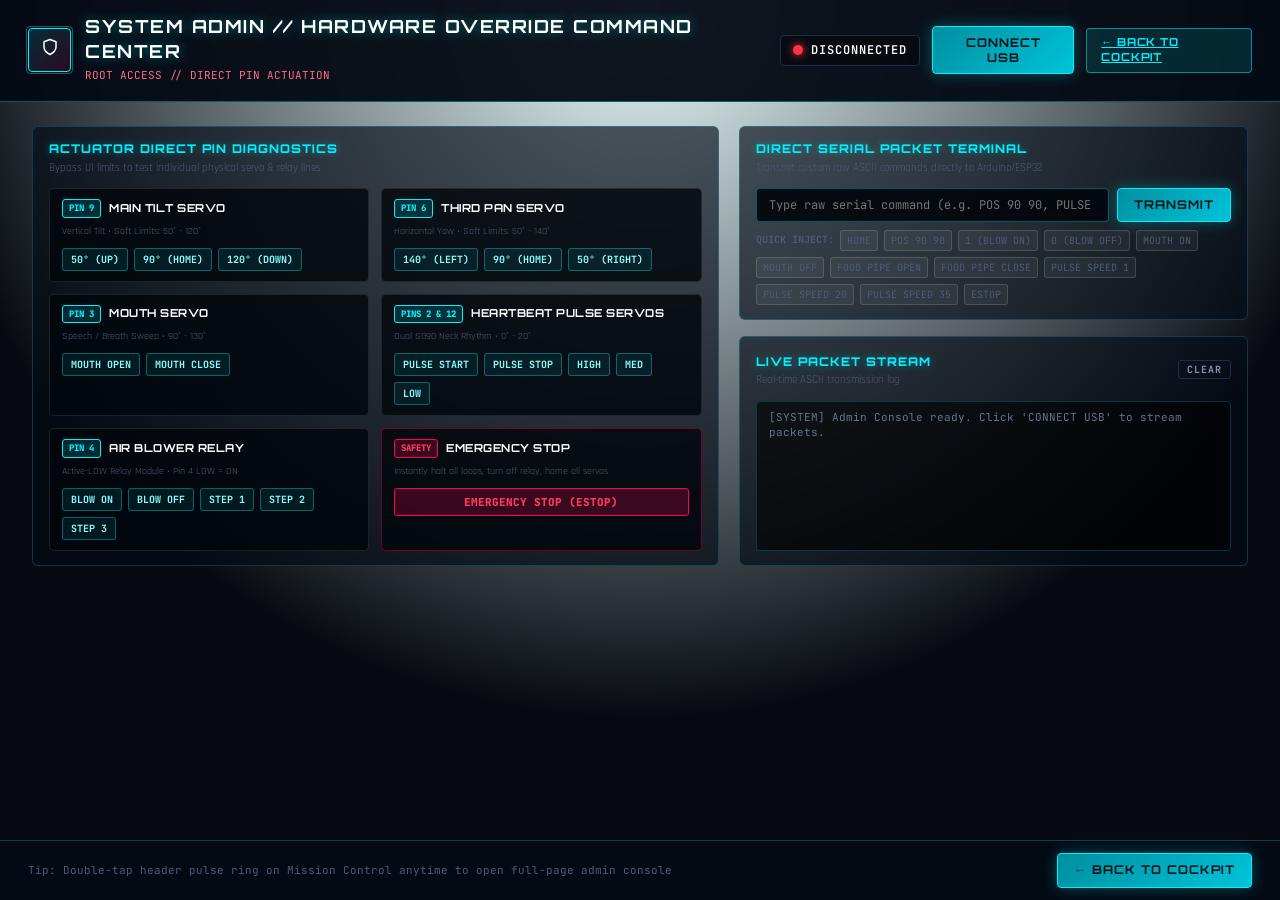
==== admin.html @ 5e9e8af9 "feat: add food pipe actuator, lungs step buttons, admin panel, and UI cleanups" ====
<!DOCTYPE html>
<html lang="en">
<head>
  <meta charset="UTF-8">
  <meta name="viewport" content="width=device-width, initial-scale=1.0">
  <title>RoboHead // Full-Page Hardware Admin Command Center</title>
  <link rel="stylesheet" href="style.css">
  <link rel="preconnect" href="https://fonts.googleapis.com">
  <link rel="preconnect" href="https://fonts.gstatic.com" crossorigin>
  <link href="https://fonts.googleapis.com/css2?family=Orbitron:wght@400;600;700;900&family=Rajdhani:wght@500;600;700&family=JetBrains+Mono:wght@400;500;700&display=swap" rel="stylesheet">
  <style>
    body {
      margin: 0;
      padding: 0;
      background: radial-gradient(circle at 50% 0%, rgba(0, 240, 255, 0.08) 0%, rgba(2, 6, 12, 0.98) 65%);
      color: #fff;
      font-family: var(--font-body);
      min-height: 100vh;
      display: flex;
      flex-direction: column;
    }
    .admin-standalone-header {
      padding: 14px 28px;
      background: rgba(4, 10, 20, 0.95);
      border-bottom: 1px solid rgba(0, 240, 255, 0.35);
      display: flex;
      justify-content: space-between;
      align-items: center;
      flex-shrink: 0;
    }
    .admin-standalone-main {
      flex: 1;
      padding: 24px 32px;
      display: flex;
      flex-direction: column;
      gap: 20px;
      overflow-y: auto;
    }
  </style>
</head>
<body>
  <header class="admin-standalone-header">
    <div class="header-left">
      <div class="logo-badge" title="RoboHead System Admin">
        <span class="pulse-ring"></span>
        <span class="logo-icon">
          <svg width="18" height="18" viewBox="0 0 24 24" fill="none" stroke="currentColor" stroke-width="2" stroke-linecap="round" stroke-linejoin="round">
            <path d="M12 22s8-4 8-10V5l-8-3-8 3v7c0 6 8 10 8 10z"></path>
          </svg>
        </span>
      </div>
      <div class="title-group">
        <h1>SYSTEM ADMIN // HARDWARE OVERRIDE COMMAND CENTER</h1>
        <span class="sub-tag" style="font-family: var(--font-mono); font-size: 11px; color: #ff6b8b;">ROOT ACCESS // DIRECT PIN ACTUATION</span>
      </div>
    </div>

    <div class="header-right">
      <div class="connection-bar">
        <div class="status-indicator" id="connIndicator">
          <span class="status-dot"></span>
          <span class="status-text" id="connStatusText">DISCONNECTED</span>
        </div>
        <button id="btnQuickConnect" class="btn btn-connect">
          CONNECT USB
        </button>
        <a href="index.html" class="btn btn-back-from-admin" title="Return to 3D Cockpit">
          ← BACK TO COCKPIT
        </a>
      </div>
    </div>
  </header>

  <main class="admin-standalone-main">
    <div class="admin-main-grid">
      <!-- Left Column: Actuator Diagnostics & Live Pin Testers -->
      <div class="admin-grid-col">
        <div class="admin-section">
          <div class="admin-section-head">
            <span class="admin-sec-title">ACTUATOR DIRECT PIN DIAGNOSTICS</span>
            <span class="admin-sec-sub">Bypass UI limits to test individual physical servo & relay lines</span>
          </div>

          <div class="admin-actuator-grid">
            <!-- Pin 9: Tilt Servo -->
            <div class="admin-card">
              <div class="card-head">
                <span class="pin-badge">PIN 9</span>
                <span class="act-name">MAIN TILT SERVO</span>
              </div>
              <div class="act-details">Vertical Tilt • Soft Limits: 50° - 120°</div>
              <div class="act-btn-row">
                <button type="button" class="btn-admin-action" data-cmd="TILT 50">50° (UP)</button>
                <button type="button" class="btn-admin-action" data-cmd="TILT 90">90° (HOME)</button>
                <button type="button" class="btn-admin-action" data-cmd="TILT 120">120° (DOWN)</button>
              </div>
            </div>

            <!-- Pin 6: Pan Servo -->
            <div class="admin-card">
              <div class="card-head">
                <span class="pin-badge">PIN 6</span>
                <span class="act-name">THIRD PAN SERVO</span>
              </div>
              <div class="act-details">Horizontal Yaw • Soft Limits: 50° - 140°</div>
              <div class="act-btn-row">
                <button type="button" class="btn-admin-action" data-cmd="LEFT">140° (LEFT)</button>
                <button type="button" class="btn-admin-action" data-cmd="HOME">90° (HOME)</button>
                <button type="button" class="btn-admin-action" data-cmd="RIGHT">50° (RIGHT)</button>
              </div>
            </div>

            <!-- Pin 3: Mouth Servo -->
            <div class="admin-card">
              <div class="card-head">
                <span class="pin-badge">PIN 3</span>
                <span class="act-name">MOUTH SERVO</span>
              </div>
              <div class="act-details">Speech / Breath Sweep • 90° - 130°</div>
              <div class="act-btn-row">
                <button type="button" class="btn-admin-action" data-cmd="MOUTH ON">MOUTH OPEN</button>
                <button type="button" class="btn-admin-action" data-cmd="MOUTH OFF">MOUTH CLOSE</button>
              </div>
            </div>

            <!-- Pins 2 & 12: Dual Pulse Servos -->
            <div class="admin-card">
              <div class="card-head">
                <span class="pin-badge">PINS 2 & 12</span>
                <span class="act-name">HEARTBEAT PULSE SERVOS</span>
              </div>
              <div class="act-details">Dual SG90 Neck Rhythm • 0° - 20°</div>
              <div class="act-btn-row">
                <button type="button" class="btn-admin-action" data-cmd="PULSE ON">PULSE START</button>
                <button type="button" class="btn-admin-action" data-cmd="PULSE OFF">PULSE STOP</button>
                <button type="button" class="btn-admin-action" data-cmd="PULSE SPEED 1">HIGH</button>
                <button type="button" class="btn-admin-action" data-cmd="PULSE SPEED 20">MED</button>
                <button type="button" class="btn-admin-action" data-cmd="PULSE SPEED 35">LOW</button>
              </div>
            </div>

            <!-- Pin 4: Relay Blower -->
            <div class="admin-card">
              <div class="card-head">
                <span class="pin-badge">PIN 4</span>
                <span class="act-name">AIR BLOWER RELAY</span>
              </div>
              <div class="act-details">Active-LOW Relay Module • Pin 4 LOW = ON</div>
              <div class="act-btn-row">
                <button type="button" class="btn-admin-action" data-cmd="1">BLOW ON</button>
                <button type="button" class="btn-admin-action" data-cmd="0">BLOW OFF</button>
                <button type="button" class="btn-admin-action" data-cmd="INTERVAL 1">STEP 1</button>
                <button type="button" class="btn-admin-action" data-cmd="INTERVAL 2">STEP 2</button>
                <button type="button" class="btn-admin-action" data-cmd="INTERVAL 3">STEP 3</button>
              </div>
            </div>

            <!-- Emergency Safe Stop -->
            <div class="admin-card estop-card">
              <div class="card-head">
                <span class="pin-badge badge-estop">SAFETY</span>
                <span class="act-name">EMERGENCY STOP</span>
              </div>
              <div class="act-details">Instantly halt all loops, turn off relay, home all servos</div>
              <div class="act-btn-row">
                <button type="button" class="btn-admin-action btn-admin-estop" data-cmd="ESTOP">EMERGENCY STOP (ESTOP)</button>
              </div>
            </div>
          </div>
        </div>
      </div>

      <!-- Right Column: Raw Serial Terminal & Console Log -->
      <div class="admin-grid-col" style="display: flex; flex-direction: column; gap: 16px;">
        <div class="admin-section">
          <div class="admin-section-head">
            <span class="admin-sec-title">DIRECT SERIAL PACKET TERMINAL</span>
            <span class="admin-sec-sub">Transmit custom raw ASCII commands directly to Arduino/ESP32</span>
          </div>
          <div class="admin-terminal-input-bar">
            <input type="text" id="adminCmdInput" placeholder="Type raw serial command (e.g. POS 90 90, PULSE SPEED 1, 1, 0, HOME)" class="admin-text-input" spellcheck="false">
            <button id="btnAdminSendCmd" class="btn btn-connect">TRANSMIT</button>
          </div>
          <div class="admin-quick-chips">
            <span class="chip-lbl">QUICK INJECT:</span>
            <button type="button" class="btn-chip-inject" data-val="HOME">HOME</button>
            <button type="button" class="btn-chip-inject" data-val="POS 90 90">POS 90 90</button>
            <button type="button" class="btn-chip-inject" data-val="1">1 (BLOW ON)</button>
            <button type="button" class="btn-chip-inject" data-val="0">0 (BLOW OFF)</button>
            <button type="button" class="btn-chip-inject" data-val="MOUTH ON">MOUTH ON</button>
            <button type="button" class="btn-chip-inject" data-val="MOUTH OFF">MOUTH OFF</button>
            <button type="button" class="btn-chip-inject" data-val="FOOD PIPE OPEN">FOOD PIPE OPEN</button>
            <button type="button" class="btn-chip-inject" data-val="FOOD PIPE CLOSE">FOOD PIPE CLOSE</button>
            <button type="button" class="btn-chip-inject" data-val="PULSE SPEED 1">PULSE SPEED 1</button>
            <button type="button" class="btn-chip-inject" data-val="PULSE SPEED 20">PULSE SPEED 20</button>
            <button type="button" class="btn-chip-inject" data-val="PULSE SPEED 35">PULSE SPEED 35</button>
            <button type="button" class="btn-chip-inject" data-val="ESTOP">ESTOP</button>
          </div>
        </div>

        <!-- Live Terminal Stream Output -->
        <div class="admin-section" style="flex: 1; display: flex; flex-direction: column;">
          <div class="admin-section-head" style="display: flex; flex-direction: row; justify-content: space-between; align-items: center;">
            <div>
              <span class="admin-sec-title">LIVE PACKET STREAM</span>
              <div class="admin-sec-sub">Real-time ASCII transmission log</div>
            </div>
            <button id="btnClearLog" class="btn btn-tiny" style="padding: 2px 8px;">CLEAR</button>
          </div>
          <div class="terminal-body" id="terminalLog" style="height: 180px; max-height: 220px; overflow-y: auto; background: rgba(0,0,0,0.6); padding: 8px 12px; font-family: var(--font-mono); font-size: 11px; border-radius: 4px; border: 1px solid rgba(0,240,255,0.2);">
            <div class="log-line" style="color: #64748b;">[SYSTEM] Admin Console ready. Click 'CONNECT USB' to stream packets.</div>
          </div>
        </div>
      </div>
    </div>
  </main>

  <footer style="padding: 12px 28px; background: rgba(4, 10, 20, 0.95); border-top: 1px solid rgba(0, 240, 255, 0.25); display: flex; justify-content: space-between; align-items: center;">
    <span class="admin-footer-hint">Tip: Double-tap header pulse ring on Mission Control anytime to open full-page admin console</span>
    <a href="index.html" class="btn btn-connect" style="text-decoration: none;">← BACK TO COCKPIT</a>
  </footer>

  <script>
    let serialPort = null;
    let writer = null;
    let isConnected = false;

    const logBox = document.getElementById('terminalLog');
    const connIndicator = document.getElementById('connIndicator');
    const connStatusText = document.getElementById('connStatusText');
    const btnQuickConnect = document.getElementById('btnQuickConnect');
    const adminCmdInput = document.getElementById('adminCmdInput');
    const btnAdminSendCmd = document.getElementById('btnAdminSendCmd');

    function log(msg, type = 'info') {
      const line = document.createElement('div');
      const time = new Date().toLocaleTimeString();
      let color = '#00f0ff';
      if (type === 'tx') color = '#00ff88';
      if (type === 'rx') color = '#38bdf8';
      if (type === 'err') color = '#ff0055';
      if (type === 'warn') color = '#ffb800';
      line.style.color = color;
      line.textContent = `[${time}] ${msg}`;
      logBox.appendChild(line);
      logBox.scrollTop = logBox.scrollHeight;
    }

    async function sendCommand(cmd) {
      if (!cmd) return;
      const data = cmd.endsWith('\n') ? cmd : (cmd + '\n');
      if (serialPort && serialPort.writable) {
        try {
          const encoder = new TextEncoder();
          const w = serialPort.writable.getWriter();
          await w.write(encoder.encode(data));
          w.releaseLock();
          log(`TX: ${data.trim()}`, 'tx');
        } catch (e) {
          log(`TX ERROR: ${e.message}`, 'err');
        }
      } else {
        log(`TX (OFFLINE): ${data.trim()}`, 'warn');
      }
    }

    async function connect() {
      if (!("serial" in navigator)) {
        alert("Web Serial API is available in Google Chrome, Microsoft Edge, and Opera.");
        return;
      }
      try {
        serialPort = await navigator.serial.requestPort();
        await serialPort.open({ baudRate: 9600 });
        isConnected = true;
        connIndicator.classList.add('online');
        connStatusText.textContent = 'CONNECTED (9600)';
        btnQuickConnect.textContent = 'DISCONNECT';
        log('Connected to USB Serial port (9600 Baud)', 'rx');

        setTimeout(() => {
          sendCommand('HOME\n');
        }, 1200);

        readLoop();
      } catch (e) {
        log(`Connection failed: ${e.message}`, 'err');
      }
    }

    async function disconnect() {
      if (serialPort) {
        try {
          await serialPort.close();
        } catch (e) {}
        serialPort = null;
      }
      isConnected = false;
      connIndicator.classList.remove('online');
      connStatusText.textContent = 'DISCONNECTED';
      btnQuickConnect.textContent = 'CONNECT USB';
      log('Disconnected from USB Serial port', 'warn');
    }

    async function readLoop() {
      while (serialPort && serialPort.readable && isConnected) {
        try {
          const textDecoder = new TextDecoderStream();
          const readableStreamClosed = serialPort.readable.pipeTo(textDecoder.writable);
          const reader = textDecoder.readable.getReader();
          while (true) {
            const { value, done } = await reader.read();
            if (done) break;
            if (value && value.trim()) {
              log(`RX: ${value.trim()}`, 'rx');
            }
          }
        } catch (e) {
          break;
        }
      }
    }

    btnQuickConnect.addEventListener('click', () => {
      if (isConnected) disconnect();
      else connect();
    });

    document.querySelectorAll('.btn-admin-action').forEach(btn => {
      btn.addEventListener('click', () => {
        const cmd = btn.dataset.cmd;
        if (cmd) sendCommand(cmd);
      });
    });

    document.querySelectorAll('.btn-chip-inject').forEach(chip => {
      chip.addEventListener('click', () => {
        adminCmdInput.value = chip.dataset.val;
        adminCmdInput.focus();
      });
    });

    const sendRaw = () => {
      const val = adminCmdInput.value.trim();
      if (!val) return;
      sendCommand(val);
      adminCmdInput.value = '';
    };

    btnAdminSendCmd.addEventListener('click', sendRaw);
    adminCmdInput.addEventListener('keydown', (e) => {
      if (e.key === 'Enter') sendRaw();
    });

    document.getElementById('btnClearLog').addEventListener('click', () => {
      logBox.innerHTML = '';
    });
  </script>
</body>
</html>
---- style.css ----
/* ==========================================================================
   RoboHead Control System - Mission Control UI Theme
   ========================================================================== */

:root {
  --bg-deep: #07090e;
  --bg-panel: #0d121d;
  --bg-panel-light: #151d2d;
  --bg-card: #121927;
  --border-color: #1f2d47;
  --border-glow: rgba(0, 240, 255, 0.25);
  
  --cyan-primary: #00f0ff;
  --cyan-glow: rgba(0, 240, 255, 0.45);
  --cyan-soft: #008fa0;
  
  --magenta-accent: #ff0055;
  --magenta-glow: rgba(255, 0, 85, 0.45);
  
  --green-online: #00ff88;
  --yellow-warn: #ffd700;
  --red-danger: #ff3344;
  
  --text-main: #e2e8f0;
  --text-muted: #8292ab;
  --text-dim: #4d5b75;

  --font-display: 'Orbitron', -apple-system, sans-serif;
  --font-body: 'Rajdhani', -apple-system, sans-serif;
  --font-mono: 'JetBrains Mono', monospace;
  
  --radius-sm: 4px;
  --radius-md: 8px;
  --radius-lg: 14px;
  --transition-fast: 0.15s ease;
}

* {
  box-sizing: border-box;
  margin: 0;
  padding: 0;
  user-select: none;
}

body {
  background-color: var(--bg-deep);
  color: var(--text-main);
  font-family: var(--font-body);
  font-size: 16px;
  line-height: 1.4;
  overflow-x: hidden;
  height: 100vh;
  background-image: 
    radial-gradient(circle at 50% 0%, rgba(0, 240, 255, 0.08) 0%, transparent 60%),
    linear-gradient(rgba(0, 240, 255, 0.02) 1px, transparent 1px),
    linear-gradient(90deg, rgba(0, 240, 255, 0.02) 1px, transparent 1px);
  background-size: 100% 100%, 40px 40px, 40px 40px;
}

/* ==========================================================================
   Main Shell & Header
   ========================================================================== */

.hud-container {
  display: flex;
  flex-direction: column;
  height: 100vh;
  padding: 12px 18px;
  gap: 12px;
}

.hud-header {
  display: flex;
  justify-content: space-between;
  align-items: center;
  background: var(--bg-panel);
  border: 1px solid var(--border-color);
  border-radius: var(--radius-md);
  padding: 10px 18px;
  box-shadow: 0 4px 20px rgba(0, 0, 0, 0.5), inset 0 1px 0 rgba(255, 255, 255, 0.05);
}

.header-left {
  display: flex;
  align-items: center;
  gap: 14px;
}

.logo-badge {
  position: relative;
  width: 44px;
  height: 44px;
  border-radius: var(--radius-sm);
  background: linear-gradient(135deg, rgba(0,240,255,0.15), rgba(255,0,85,0.15));
  border: 1px solid var(--cyan-primary);
  display: flex;
  align-items: center;
  justify-content: center;
  font-size: 22px;
}

.pulse-ring {
  position: absolute;
  inset: -3px;
  border: 1px solid var(--cyan-primary);
  border-radius: var(--radius-sm);
  opacity: 0.4;
  animation: pulseGlow 2.5s infinite;
}

@keyframes pulseGlow {
  0% { transform: scale(0.98); opacity: 0.7; }
  50% { transform: scale(1.06); opacity: 0.1; }
  100% { transform: scale(0.98); opacity: 0.7; }
}

.title-group h1 {
  font-family: var(--font-display);
  font-size: 18px;
  font-weight: 700;
  letter-spacing: 1.5px;
  color: #fff;
  text-shadow: 0 0 12px var(--cyan-glow);
}

.sub-status {
  display: flex;
  gap: 8px;
  margin-top: 3px;
}

.badge {
  font-family: var(--font-mono);
  font-size: 11px;
  background: var(--bg-card);
  border: 1px solid var(--border-color);
  color: var(--cyan-primary);
  padding: 2px 8px;
  border-radius: 3px;
  letter-spacing: 0.5px;
}

.connection-bar {
  display: flex;
  align-items: center;
  gap: 12px;
}

.status-indicator {
  display: flex;
  align-items: center;
  gap: 8px;
  background: rgba(0, 0, 0, 0.4);
  padding: 6px 12px;
  border-radius: var(--radius-sm);
  border: 1px solid var(--border-color);
}

.status-dot {
  width: 10px;
  height: 10px;
  border-radius: 50%;
  background: var(--red-danger);
  box-shadow: 0 0 8px var(--red-danger);
  transition: all var(--transition-fast);
}

.status-indicator.online .status-dot {
  background: var(--green-online);
  box-shadow: 0 0 10px var(--green-online);
}

.status-indicator.connecting .status-dot {
  background: var(--yellow-warn);
  box-shadow: 0 0 10px var(--yellow-warn);
  animation: blink 0.8s infinite;
}

@keyframes blink {
  50% { opacity: 0.3; }
}

.status-text {
  font-family: var(--font-mono);
  font-size: 12px;
  font-weight: 600;
  letter-spacing: 1px;
}

/* ==========================================================================
   Buttons
   ========================================================================== */

.btn {
  font-family: var(--font-display);
  font-size: 12px;
  font-weight: 700;
  letter-spacing: 1px;
  padding: 8px 16px;
  border-radius: var(--radius-sm);
  cursor: pointer;
  border: 1px solid transparent;
  transition: all var(--transition-fast);
  display: inline-flex;
  align-items: center;
  justify-content: center;
  gap: 6px;
}

.btn-connect {
  background: linear-gradient(135deg, #008fa0, #00c3d9);
  color: #031217;
  border-color: var(--cyan-primary);
  box-shadow: 0 0 15px rgba(0, 240, 255, 0.3);
}

.btn-connect:hover {
  background: linear-gradient(135deg, #00b3c7, #00f0ff);
  box-shadow: 0 0 20px rgba(0, 240, 255, 0.6);
  transform: translateY(-1px);
}

.btn-connect.connected {
  background: linear-gradient(135deg, #a02020, #e63946);
  color: #fff;
  border-color: #ff4d5a;
  box-shadow: 0 0 15px rgba(255, 51, 68, 0.3);
}

.btn-icon-only {
  background: var(--bg-card);
  border: 1px solid var(--border-color);
  color: var(--text-main);
  padding: 8px 10px;
  font-size: 16px;
}

.btn-icon-only:hover {
  border-color: var(--cyan-primary);
  color: var(--cyan-primary);
  background: rgba(0, 240, 255, 0.1);
}

.btn-tiny {
  font-family: var(--font-mono);
  font-size: 10px;
  padding: 2px 8px;
  background: transparent;
  color: var(--text-muted);
  border: 1px solid var(--border-color);
  border-radius: 3px;
  cursor: pointer;
}

.btn-tiny:hover {
  color: var(--cyan-primary);
  border-color: var(--cyan-primary);
}

/* ==========================================================================
   Main Grid Layout
   ========================================================================== */

.hud-main {
  display: grid;
  grid-template-columns: 310px 1fr 310px;
  gap: 14px;
  flex: 1;
  min-height: 0;
}

.hud-panel {
  background: var(--bg-panel);
  border: 1px solid var(--border-color);
  border-radius: var(--radius-md);
  padding: 14px;
  display: flex;
  flex-direction: column;
  overflow: hidden;
  position: relative;
  box-shadow: 0 4px 20px rgba(0, 0, 0, 0.4);
}

.left-panel,
.right-panel {
  overflow-y: auto;
  scrollbar-width: thin;
  scrollbar-color: var(--border-color) transparent;
}

.panel-header {
  display: flex;
  justify-content: space-between;
  align-items: center;
  margin-bottom: 12px;
  padding-bottom: 8px;
  border-bottom: 1px solid var(--border-color);
}

.center-panel .panel-header,
.panel-header.header-center {
  justify-content: center;
  text-align: center;
}

.center-panel .panel-header h2,
.panel-header.header-center h2 {
  text-align: center;
  width: 100%;
}

.panel-header h2 {
  font-family: var(--font-display);
  font-size: 14px;
  letter-spacing: 1.2px;
  color: #fff;
}

.panel-header-right {
  display: flex;
  align-items: center;
  gap: 10px;
}

.btn-tiny-pulse {
  background: rgba(0, 240, 255, 0.12);
  border: 1px solid var(--cyan-primary);
  color: var(--cyan-primary);
  font-family: var(--font-display);
  font-size: 11px;
  font-weight: 700;
  padding: 4px 10px;
  border-radius: var(--radius-sm);
  cursor: pointer;
  letter-spacing: 0.8px;
  transition: all var(--transition-fast);
  display: inline-flex;
  align-items: center;
  gap: 5px;
}

.btn-tiny-pulse:hover {
  background: var(--cyan-primary);
  color: #031217;
  box-shadow: 0 0 14px var(--cyan-glow);
}

.btn-tiny-pulse.pulsing {
  background: #ffffff;
  color: #000000;
  box-shadow: 0 0 20px #00f0ff;
  transform: scale(1.05);
}

.panel-tag {
  font-family: var(--font-mono);
  font-size: 10px;
  color: var(--cyan-primary);
  background: rgba(0, 240, 255, 0.08);
  padding: 2px 6px;
  border-radius: 2px;
  border: 1px solid rgba(0, 240, 255, 0.2);
}

.panel-tag.status-live {
  color: var(--green-online);
  border-color: rgba(0, 255, 136, 0.3);
  background: rgba(0, 255, 136, 0.08);
}

/* ==========================================================================
   D-PAD Directional Controls (Up, Down, Left, Right, Center)
   ========================================================================== */

.dpad-wrapper {
  display: flex;
  justify-content: center;
  align-items: center;
  padding: 10px 0;
}

.dpad-container {
  position: relative;
  width: 250px;
  height: 250px;
  background: radial-gradient(circle, rgba(0, 240, 255, 0.05) 0%, transparent 70%);
  border-radius: 50%;
  border: 1px dashed rgba(0, 240, 255, 0.15);
  display: grid;
  grid-template-columns: repeat(3, 1fr);
  grid-template-rows: repeat(3, 1fr);
  gap: 8px;
  padding: 10px;
}

.dpad-btn {
  background: var(--bg-card);
  border: 1px solid var(--border-color);
  border-radius: var(--radius-sm);
  color: var(--text-main);
  display: flex;
  flex-direction: column;
  align-items: center;
  justify-content: center;
  cursor: pointer;
  position: relative;
  transition: all var(--transition-fast);
  box-shadow: 0 4px 10px rgba(0,0,0,0.5), inset 0 1px 0 rgba(255,255,255,0.06);
}

.dpad-arrow {
  width: 22px;
  height: 22px;
  fill: var(--text-main);
  transition: transform var(--transition-fast), fill var(--transition-fast);
}

.dpad-btn .btn-label {
  font-family: var(--font-display);
  font-size: 9px;
  letter-spacing: 0.8px;
  margin-top: 3px;
  color: var(--text-muted);
}

.dpad-btn .key-hint {
  position: absolute;
  top: 4px;
  right: 5px;
  font-family: var(--font-mono);
  font-size: 8px;
  color: var(--cyan-primary);
  opacity: 0.6;
}

.dpad-btn:hover {
  background: rgba(0, 240, 255, 0.12);
  border-color: var(--cyan-primary);
  box-shadow: 0 0 14px var(--cyan-glow);
}

.dpad-btn:hover .dpad-arrow {
  fill: var(--cyan-primary);
  transform: scale(1.15);
}

.dpad-btn:hover .btn-label {
  color: #fff;
}

.dpad-btn:active,
.dpad-btn.active-key {
  background: var(--cyan-primary);
  color: #000;
  border-color: #fff;
  box-shadow: 0 0 25px var(--cyan-primary);
  transform: scale(0.96);
}

.dpad-btn:active .dpad-arrow,
.dpad-btn.active-key .dpad-arrow {
  fill: #000;
}

.dpad-btn:active .btn-label,
.dpad-btn.active-key .btn-label {
  color: #000;
  font-weight: 700;
}

/* Grid layout placements for cross */
.btn-up {
  grid-column: 2;
  grid-row: 1;
  border-top-left-radius: 12px;
  border-top-right-radius: 12px;
}

.btn-left {
  grid-column: 1;
  grid-row: 2;
  border-top-left-radius: 12px;
  border-bottom-left-radius: 12px;
}

.btn-center {
  grid-column: 2;
  grid-row: 2;
  border-radius: 50%;
  background: radial-gradient(circle, rgba(255, 0, 85, 0.15) 0%, var(--bg-card) 70%);
  border: 1px solid rgba(255, 0, 85, 0.4);
}

.btn-center .center-cross {
  width: 14px;
  height: 14px;
  border: 2px solid var(--magenta-accent);
  border-radius: 50%;
  position: relative;
}

.btn-center .center-cross::after {
  content: '';
  position: absolute;
  top: 50%;
  left: 50%;
  transform: translate(-50%, -50%);
  width: 4px;
  height: 4px;
  background: var(--magenta-accent);
  border-radius: 50%;
}

.btn-center:hover {
  border-color: var(--magenta-accent);
  box-shadow: 0 0 16px var(--magenta-glow);
  background: rgba(255, 0, 85, 0.2);
}

.btn-center:active,
.btn-center.active-key {
  background: var(--magenta-accent);
  border-color: #fff;
  box-shadow: 0 0 25px var(--magenta-accent);
}

.btn-center:active .btn-label,
.btn-center.active-key .btn-label {
  color: #fff;
}

.btn-right {
  grid-column: 3;
  grid-row: 2;
  border-top-right-radius: 12px;
  border-bottom-right-radius: 12px;
}

.btn-down {
  grid-column: 2;
  grid-row: 3;
  border-bottom-left-radius: 12px;
  border-bottom-right-radius: 12px;
}

/* ==========================================================================
   Control Options & Stepper
   ========================================================================== */

.control-options {
  display: flex;
  flex-direction: column;
  gap: 10px;
  margin-top: 8px;
  background: var(--bg-card);
  padding: 10px;
  border-radius: var(--radius-sm);
  border: 1px solid var(--border-color);
}

.option-row {
  display: flex;
  justify-content: space-between;
  align-items: center;
  font-size: 13px;
  font-weight: 600;
  color: var(--text-muted);
}

.pill-selector {
  display: flex;
  gap: 4px;
}

.pill {
  font-family: var(--font-mono);
  font-size: 11px;
  background: var(--bg-panel);
  border: 1px solid var(--border-color);
  color: var(--text-main);
  padding: 4px 9px;
  border-radius: 3px;
  cursor: pointer;
  transition: all var(--transition-fast);
}

.pill:hover {
  border-color: var(--cyan-primary);
  color: var(--cyan-primary);
}

.pill.active {
  background: var(--cyan-primary);
  color: #031217;
  font-weight: 700;
  border-color: var(--cyan-primary);
}

.mono-val {
  font-family: var(--font-mono);
  color: var(--cyan-primary);
  font-size: 12px;
  font-weight: 700;
  width: 30px;
  text-align: right;
}

.option-toggles {
  display: flex;
  flex-direction: column;
  gap: 6px;
  margin-top: 4px;
  border-top: 1px solid rgba(255, 255, 255, 0.05);
  padding-top: 8px;
}

.toggle-switch {
  display: flex;
  align-items: center;
  gap: 10px;
  cursor: pointer;
  font-size: 12px;
  color: var(--text-muted);
}

.toggle-switch input {
  display: none;
}

.toggle-slider {
  position: relative;
  width: 32px;
  height: 16px;
  background: var(--bg-panel);
  border: 1px solid var(--border-color);
  border-radius: 10px;
  transition: all var(--transition-fast);
}

.toggle-slider::after {
  content: '';
  position: absolute;
  top: 1px;
  left: 2px;
  width: 12px;
  height: 12px;
  background: var(--text-muted);
  border-radius: 50%;
  transition: all var(--transition-fast);
}

.toggle-switch input:checked + .toggle-slider {
  background: rgba(0, 240, 255, 0.2);
  border-color: var(--cyan-primary);
}

.toggle-switch input:checked + .toggle-slider::after {
  transform: translateX(14px);
  background: var(--cyan-primary);
  box-shadow: 0 0 6px var(--cyan-primary);
}

.toggle-switch:hover .toggle-label {
  color: var(--text-main);
}

/* Presets */
.action-presets {
  margin-top: 10px;
  display: flex;
  flex-direction: column;
  gap: 6px;
}

.sub-heading {
  font-family: var(--font-mono);
  font-size: 10px;
  color: var(--text-dim);
  letter-spacing: 1px;
}

.preset-grid {
  display: grid;
  grid-template-columns: 1fr 1fr;
  gap: 6px;
}

.preset-btn {
  background: rgba(4, 14, 26, 0.7);
  border: 1px solid rgba(0, 240, 255, 0.35);
  color: #00f0ff;
  padding: 8px 10px;
  border-radius: var(--radius-sm);
  font-family: var(--font-display);
  font-size: 11px;
  font-weight: 700;
  letter-spacing: 0.8px;
  cursor: pointer;
  transition: all var(--transition-fast);
  display: flex;
  align-items: center;
  justify-content: center;
  gap: 6px;
}

.preset-btn:hover {
  background: rgba(0, 240, 255, 0.15);
  border-color: #00f0ff;
  color: #ffffff;
  box-shadow: 0 0 14px rgba(0, 240, 255, 0.35);
}

.preset-btn.active {
  background: linear-gradient(135deg, rgba(0, 240, 255, 0.3), rgba(0, 168, 255, 0.2)) !important;
  border-color: #00f0ff !important;
  color: #ffffff !important;
  box-shadow: 0 0 16px rgba(0, 240, 255, 0.55) !important;
  font-weight: 800;
}

.preset-btn.btn-pulse {
  background: rgba(0, 240, 255, 0.08);
  border-color: rgba(0, 240, 255, 0.35);
  color: var(--cyan-primary);
}

.preset-btn.btn-pulse:hover {
  background: rgba(0, 240, 255, 0.2);
  border-color: var(--cyan-primary);
  box-shadow: 0 0 14px var(--cyan-glow);
}

.preset-btn.btn-pulse.pulsing {
  background: var(--cyan-primary);
  color: #031217;
  font-weight: 700;
  box-shadow: 0 0 25px var(--cyan-primary);
  animation: neckBtnPulse 0.35s ease-in-out infinite alternate;
}

@keyframes neckBtnPulse {
  from { transform: scale(0.96); box-shadow: 0 0 12px var(--cyan-primary); }
  to { transform: scale(1.04); box-shadow: 0 0 28px #ffffff; }
}

.preset-btn.btn-danger {
  grid-column: span 2;
  background: rgba(255, 51, 68, 0.15);
  border-color: var(--red-danger);
  color: #ff7788;
  font-weight: 700;
  font-family: var(--font-display);
  font-size: 11px;
  letter-spacing: 1px;
}

.preset-btn.btn-danger:hover {
  background: var(--red-danger);
  color: #fff;
  box-shadow: 0 0 15px var(--red-danger);
}

.preset-btn.btn-food-pipe {
  grid-column: span 2;
  gap: 8px;
  letter-spacing: 1.2px;
  font-family: var(--font-display);
  font-size: 11px;
  font-weight: 700;
  border-color: rgba(0, 240, 255, 0.35);
  background: rgba(4, 14, 26, 0.7);
  color: #00f0ff;
  transition: all var(--transition-fast);
}

.preset-btn.btn-food-pipe:hover {
  border-color: #00f0ff;
  color: #ffffff;
  background: rgba(0, 240, 255, 0.15);
  box-shadow: 0 0 14px rgba(0, 240, 255, 0.35);
}

.preset-btn.btn-food-pipe.active {
  background: linear-gradient(135deg, rgba(0, 240, 255, 0.3), rgba(0, 168, 255, 0.2)) !important;
  border-color: #00f0ff !important;
  color: #ffffff !important;
  box-shadow: 0 0 16px rgba(0, 240, 255, 0.55) !important;
  font-weight: 800;
}

.food-pipe-dot {
  width: 7px;
  height: 7px;
  border-radius: 50%;
  background: rgba(0, 240, 255, 0.4);
  display: inline-block;
  flex-shrink: 0;
  transition: all var(--transition-fast);
}

.preset-btn.btn-food-pipe.active .food-pipe-dot {
  background: #00f0ff;
  box-shadow: 0 0 8px #00f0ff;
  animation: pulseBlink 0.6s infinite alternate;
}

/* ==========================================================================
   Center Viewport: 3D Robot Head & Stream
   ========================================================================== */

.center-panel {
  display: flex;
  flex-direction: column;
}

.tab-group {
  display: flex;
  gap: 8px;
}

.tab-btn {
  background: transparent;
  border: none;
  font-family: var(--font-display);
  font-size: 12px;
  font-weight: 700;
  letter-spacing: 1px;
  color: var(--text-muted);
  cursor: pointer;
  padding: 4px 8px;
  position: relative;
  transition: color var(--transition-fast);
}

.tab-btn:hover {
  color: #fff;
}

.tab-btn.active {
  color: var(--cyan-primary);
}

.tab-btn.active::after {
  content: '';
  position: absolute;
  bottom: -9px;
  left: 0;
  right: 0;
  height: 2px;
  background: var(--cyan-primary);
  box-shadow: 0 0 8px var(--cyan-primary);
}

.viewport-container {
  flex: 1;
  position: relative;
  background: #04060a;
  border-radius: var(--radius-sm);
  border: 1px solid var(--border-color);
  overflow: hidden;
  min-height: 320px;
}

.three-container {
  width: 100%;
  height: 100%;
  position: absolute;
  inset: 0;
}

/* HUD Overlay on 3D view */
.reticle-hud {
  position: absolute;
  inset: 0;
  pointer-events: none;
  display: flex;
  align-items: center;
  justify-content: center;
}

.crosshair-h {
  position: absolute;
  width: 120px;
  height: 1px;
  background: linear-gradient(90deg, transparent, rgba(0, 240, 255, 0.4) 50%, transparent);
}

.crosshair-v {
  position: absolute;
  height: 120px;
  width: 1px;
  background: linear-gradient(180deg, transparent, rgba(0, 240, 255, 0.4) 50%, transparent);
}

.crosshair-circle {
  width: 60px;
  height: 60px;
  border: 1px dashed rgba(0, 240, 255, 0.3);
  border-radius: 50%;
}

.hud-readout {
  position: absolute;
  background: rgba(13, 18, 29, 0.75);
  backdrop-filter: blur(4px);
  border: 1px solid var(--border-color);
  padding: 6px 10px;
  border-radius: var(--radius-sm);
  pointer-events: none;
}

.hud-readout.top-left { top: 12px; left: 12px; }
.hud-readout.top-right { top: 12px; right: 12px; }
.hud-readout.bottom-left { bottom: 32px; left: 12px; }
.hud-readout.bottom-right { bottom: 32px; right: 12px; }

.readout-label {
  font-family: var(--font-mono);
  font-size: 9px;
  color: var(--text-dim);
  letter-spacing: 0.5px;
}

.readout-value {
  font-family: var(--font-mono);
  font-size: 15px;
  font-weight: 700;
  color: var(--cyan-primary);
}

.interaction-hint {
  position: absolute;
  bottom: 8px;
  left: 0;
  right: 0;
  text-align: center;
  font-family: var(--font-mono);
  font-size: 11px;
  color: var(--text-dim);
  pointer-events: none;
}

/* Camera Stream */
.camera-container {
  width: 100%;
  height: 100%;
  position: absolute;
  inset: 0;
  display: flex;
  align-items: center;
  justify-content: center;
  background: #000;
}

.camera-stream-wrapper {
  width: 100%;
  height: 100%;
  position: relative;
  display: flex;
  align-items: center;
  justify-content: center;
}

.camera-stream-wrapper img {
  max-width: 100%;
  max-height: 100%;
  object-fit: contain;
}

.camera-stream-wrapper img.error-feed {
  display: none;
}

.stream-placeholder {
  text-align: center;
  color: var(--text-dim);
  padding: 20px;
}

.stream-placeholder .icon {
  font-size: 40px;
  display: block;
  margin-bottom: 8px;
  opacity: 0.5;
}

.stream-placeholder p {
  font-size: 16px;
  color: var(--text-muted);
}

.stream-placeholder small {
  font-size: 12px;
  display: block;
  margin-top: 4px;
}

.camera-hud-overlay {
  position: absolute;
  inset: 0;
  pointer-events: none;
}

.cam-badge {
  position: absolute;
  top: 10px;
  left: 10px;
  font-family: var(--font-mono);
  font-size: 11px;
  background: rgba(255, 0, 85, 0.2);
  border: 1px solid var(--magenta-accent);
  color: #ff88a3;
  padding: 2px 6px;
  border-radius: 2px;
}

/* Sliders Dock */
.sliders-dock {
  margin-top: 12px;
  background: var(--bg-card);
  border: 1px solid var(--border-color);
  border-radius: var(--radius-sm);
  padding: 12px 14px;
  display: flex;
  flex-direction: column;
  gap: 10px;
}

.slider-group {
  display: flex;
  flex-direction: column;
  gap: 4px;
}

.slider-label-row {
  display: flex;
  justify-content: space-between;
  font-family: var(--font-mono);
  font-size: 12px;
  color: var(--text-muted);
}

.bold-val {
  font-weight: 700;
  color: #fff;
}

.slider-with-limits {
  display: flex;
  align-items: center;
  gap: 10px;
}

.slider-with-limits .limit {
  font-family: var(--font-mono);
  font-size: 10px;
  color: var(--text-dim);
  width: 50px;
}

.slider-with-limits .limit:last-child {
  text-align: right;
}

/* Custom Range Sliders */
input[type="range"] {
  -webkit-appearance: none;
  appearance: none;
  width: 100%;
  height: 6px;
  background: var(--bg-panel);
  border-radius: 3px;
  outline: none;
  border: 1px solid var(--border-color);
}

input[type="range"]::-webkit-slider-thumb {
  -webkit-appearance: none;
  appearance: none;
  width: 18px;
  height: 18px;
  border-radius: 50%;
  cursor: pointer;
  transition: all var(--transition-fast);
}

.slider-cyan::-webkit-slider-thumb {
  background: var(--cyan-primary);
  box-shadow: 0 0 10px var(--cyan-glow);
  border: 2px solid #fff;
}

.slider-cyan::-webkit-slider-thumb:hover {
  transform: scale(1.2);
  box-shadow: 0 0 15px var(--cyan-primary);
}

.slider-magenta::-webkit-slider-thumb {
  background: var(--magenta-accent);
  box-shadow: 0 0 10px var(--magenta-glow);
  border: 2px solid #fff;
}

.slider-magenta::-webkit-slider-thumb:hover {
  transform: scale(1.2);
  box-shadow: 0 0 15px var(--magenta-accent);
}

/* ==========================================================================
   Right Column: Speed & Pulse Control Styles
   ========================================================================== */

.right-panel-scroll {
  display: flex;
  flex-direction: column;
  gap: 12px;
  overflow-y: auto;
  flex: 1;
}

.control-card {
  background: var(--bg-card);
  border: 1px solid var(--border-color);
  border-radius: var(--radius-sm);
  padding: 12px;
  display: flex;
  flex-direction: column;
  gap: 10px;
}

.card-title-row {
  display: flex;
  justify-content: space-between;
  align-items: center;
}

.card-sub {
  font-family: var(--font-mono);
  font-size: 10px;
  font-weight: 700;
  letter-spacing: 1px;
  color: var(--text-dim);
}

.pulse-state-tag {
  font-family: var(--font-mono);
  font-size: 10px;
  font-weight: 700;
  color: var(--red-danger);
  background: rgba(255, 51, 68, 0.1);
  padding: 2px 7px;
  border-radius: 2px;
  border: 1px solid rgba(255, 51, 68, 0.3);
  transition: all var(--transition-fast);
}

.pulse-state-tag.active {
  color: var(--green-online);
  background: rgba(0, 255, 136, 0.15);
  border-color: var(--green-online);
  box-shadow: 0 0 10px rgba(0, 255, 136, 0.4);
}

/* Master Pulse ON / OFF Button */
.btn-master-pulse {
  background: linear-gradient(135deg, #0e1522, #141c2c);
  border: 2px solid var(--border-color);
  border-radius: var(--radius-sm);
  padding: 12px 14px;
  cursor: pointer;
  display: flex;
  align-items: center;
  justify-content: space-between;
  gap: 10px;
  transition: all var(--transition-fast);
  box-shadow: 0 4px 12px rgba(0,0,0,0.4);
}

.btn-master-pulse:hover {
  border-color: var(--cyan-primary);
  box-shadow: 0 0 15px rgba(0, 240, 255, 0.25);
  transform: translateY(-1px);
}

.pulse-orb {
  width: 14px;
  height: 14px;
  border-radius: 50%;
  background: var(--red-danger);
  box-shadow: 0 0 8px var(--red-danger);
  transition: all var(--transition-fast);
  flex-shrink: 0;
}

.pulse-label-box {
  display: flex;
  flex-direction: column;
  align-items: flex-start;
  text-align: left;
  flex: 1;
}

.pulse-main-text {
  font-family: var(--font-display);
  font-size: 13px;
  font-weight: 700;
  letter-spacing: 1px;
  color: #fff;
}

.pulse-sub-text {
  font-family: var(--font-mono);
  font-size: 9px;
  color: var(--text-dim);
  letter-spacing: 0.5px;
}

.pulse-wave-svg {
  stroke: var(--text-muted);
  transition: all var(--transition-fast);
}

/* Active / ON State for Master Pulse */
.btn-master-pulse.active-on {
  background: linear-gradient(135deg, rgba(0, 240, 255, 0.2), rgba(0, 255, 136, 0.15));
  border-color: var(--cyan-primary);
  box-shadow: 0 0 25px rgba(0, 240, 255, 0.45);
}

.btn-master-pulse.active-on .pulse-orb {
  background: var(--green-online);
  box-shadow: 0 0 14px var(--green-online);
  animation: pulseBlink 0.8s infinite alternate;
}

@keyframes pulseBlink {
  from { transform: scale(0.9); opacity: 0.7; }
  to { transform: scale(1.2); opacity: 1; }
}

.btn-master-pulse.active-on .pulse-main-text {
  color: var(--cyan-primary);
  text-shadow: 0 0 10px var(--cyan-primary);
}

.btn-master-pulse.active-on .pulse-sub-text {
  color: var(--green-online);
}

.btn-master-pulse.active-on .pulse-wave-svg {
  stroke: var(--cyan-primary);
  filter: drop-shadow(0 0 8px var(--cyan-primary));
  animation: wavePulse 1.2s ease-in-out infinite;
}

@keyframes wavePulse {
  0%, 100% { transform: scale(1); opacity: 0.9; }
  50% { transform: scale(1.15); opacity: 1; stroke: #00ff88; filter: drop-shadow(0 0 12px #00ff88); }
}

/* Mouth Actuator Button */
.btn-master-mouth {
  border-color: rgba(255, 0, 128, 0.4);
}
.btn-master-mouth:hover {
  border-color: #ff007f;
  box-shadow: 0 0 15px rgba(255, 0, 128, 0.35);
}
.mouth-orb {
  background: #ff0055 !important;
  box-shadow: 0 0 8px #ff0055 !important;
}
.btn-master-mouth.active-on {
  background: linear-gradient(135deg, rgba(255, 0, 128, 0.25), rgba(255, 120, 200, 0.15)) !important;
  border-color: #ff007f !important;
  box-shadow: 0 0 25px rgba(255, 0, 128, 0.5) !important;
}
.btn-master-mouth.active-on .mouth-orb {
  background: #00ff88 !important;
  box-shadow: 0 0 14px #00ff88 !important;
}
.btn-master-mouth.active-on .pulse-main-text {
  color: #ff77bb !important;
  text-shadow: 0 0 10px #ff007f !important;
}
.btn-mouth-preset.active {
  border-color: #ff007f !important;
  color: #ff77bb !important;
  box-shadow: 0 0 15px rgba(255, 0, 128, 0.4) !important;
}

.btn-mouth-on,
.btn-mouth-off {
  border-color: rgba(0, 240, 255, 0.35);
  color: #00f0ff;
}
.btn-mouth-on:hover,
.btn-mouth-off:hover {
  border-color: #00f0ff;
  color: #ffffff;
  box-shadow: 0 0 15px rgba(0, 240, 255, 0.35);
}
.btn-mouth-on.active,
.btn-mouth-off.active {
  background: linear-gradient(135deg, rgba(0, 240, 255, 0.3), rgba(0, 168, 255, 0.2)) !important;
  border-color: #00f0ff !important;
  color: #ffffff !important;
  box-shadow: 0 0 18px rgba(0, 240, 255, 0.55) !important;
}

/* Air Blow Action Button Group */
.blow-btn-group {
  display: grid;
  grid-template-columns: 1fr 1fr;
  gap: 10px;
  width: 100%;
}

.btn-blow {
  background: linear-gradient(135deg, rgba(0, 240, 255, 0.15) 0%, rgba(0, 168, 255, 0.08) 100%);
  border: 1px solid rgba(0, 240, 255, 0.5);
  color: #00f0ff;
  font-family: var(--font-display);
  font-size: 13px;
  font-weight: 800;
  padding: 10px 14px;
  border-radius: var(--radius-sm);
  cursor: pointer;
  letter-spacing: 1.5px;
  display: flex;
  align-items: center;
  justify-content: center;
  gap: 8px;
  transition: all var(--transition-fast);
  position: relative;
  overflow: hidden;
  box-shadow: 0 0 10px rgba(0, 240, 255, 0.15);
}

.btn-blow-on {
  border-color: rgba(0, 240, 255, 0.55);
  color: #00f0ff;
}

.btn-blow-on:hover {
  background: linear-gradient(135deg, rgba(0, 240, 255, 0.35) 0%, rgba(0, 168, 255, 0.22) 100%);
  border-color: #00f0ff;
  color: #ffffff;
  box-shadow: 0 0 20px rgba(0, 240, 255, 0.55);
  transform: translateY(-1px);
}

.btn-blow-on:active,
.btn-blow-on.blowing,
.btn-blow-on.active {
  background: linear-gradient(135deg, rgba(0, 240, 255, 0.45) 0%, rgba(0, 168, 255, 0.3) 100%) !important;
  border-color: #00f0ff !important;
  color: #ffffff !important;
  box-shadow: 0 0 25px rgba(0, 240, 255, 0.8) !important;
  transform: scale(0.98);
}

.btn-blow-off {
  background: linear-gradient(135deg, rgba(255, 59, 92, 0.12) 0%, rgba(255, 0, 85, 0.06) 100%);
  border-color: rgba(255, 59, 92, 0.45);
  color: #ff6b8b;
  box-shadow: 0 0 10px rgba(255, 59, 92, 0.12);
}

.btn-blow-off:hover {
  background: linear-gradient(135deg, rgba(255, 59, 92, 0.28) 0%, rgba(255, 0, 85, 0.18) 100%);
  border-color: #ff3b5c;
  color: #ffffff;
  box-shadow: 0 0 20px rgba(255, 59, 92, 0.45);
  transform: translateY(-1px);
}

.btn-blow-off:active,
.btn-blow-off.active {
  background: #ff3b5c !important;
  border-color: #ff3b5c !important;
  color: #02050a !important;
  box-shadow: 0 0 25px rgba(255, 59, 92, 0.8) !important;
  transform: scale(0.98);
}

.blow-status-dot {
  width: 8px;
  height: 8px;
  border-radius: 50%;
  display: inline-block;
  flex-shrink: 0;
  transition: all 0.2s ease;
}

.blow-dot-on {
  background: #00f0ff;
  box-shadow: 0 0 8px #00f0ff;
}

.blow-dot-off {
  background: #ff3b5c;
  box-shadow: 0 0 8px #ff3b5c;
}

.btn-blow-on.blowing .blow-dot-on {
  animation: pulseBlink 0.4s infinite alternate;
  background: #00ff88;
  box-shadow: 0 0 12px #00ff88;
}

.btn-blow-preset {
  border-color: rgba(0, 240, 255, 0.35);
  color: #88ffff;
}

.btn-blow-preset:hover {
  border-color: #00f0ff;
  color: #fff;
  box-shadow: 0 0 12px rgba(0, 240, 255, 0.4);
}

/* Pulse Speed Preset Controls (HIGH, MEDIUM, LOW) - Normal Cyber Theme */
.pulse-speed-card {
  margin-top: 10px;
  background: rgba(4, 14, 26, 0.7);
  border: 1px solid rgba(0, 240, 255, 0.35);
  border-radius: 6px;
  padding: 8px 12px;
  display: flex;
  flex-direction: column;
  gap: 8px;
  box-shadow: inset 0 0 12px rgba(0, 240, 255, 0.06);
}

.pulse-speed-head {
  display: flex;
  justify-content: space-between;
  align-items: center;
  font-family: var(--font-display);
}

.pulse-speed-label {
  font-size: 11px;
  font-weight: 700;
  letter-spacing: 0.8px;
  color: var(--text-dim);
}

.pulse-speed-val {
  font-family: var(--font-mono);
  font-size: 12px;
  font-weight: 800;
  color: #00f0ff;
  text-shadow: 0 0 8px rgba(0, 240, 255, 0.6);
}

.pulse-speed-presets {
  display: grid;
  grid-template-columns: repeat(3, 1fr);
  gap: 8px;
}

.pill-pulse-speed {
  background: rgba(0, 240, 255, 0.08);
  border: 1px solid rgba(0, 240, 255, 0.35);
  border-radius: 4px;
  color: #00f0ff;
  font-family: var(--font-display);
  font-size: 11px;
  font-weight: 700;
  padding: 6px 4px;
  letter-spacing: 0.8px;
  cursor: pointer;
  transition: all 0.2s ease;
  text-align: center;
}

.pill-pulse-speed:hover {
  background: rgba(0, 240, 255, 0.2);
  border-color: #00f0ff;
  color: #ffffff;
  box-shadow: 0 0 12px rgba(0, 240, 255, 0.45);
}

.pill-pulse-speed.active {
  background: linear-gradient(135deg, rgba(0, 240, 255, 0.4) 0%, rgba(0, 168, 255, 0.25) 100%) !important;
  border-color: #00f0ff !important;
  color: #ffffff !important;
  box-shadow: 0 0 14px rgba(0, 240, 255, 0.6) !important;
  font-weight: 800;
}

/* Lungs Step Preset Controls - Positioned directly in the bottom of Pulse Speed */
.lungs-step-card {
  margin-top: 10px;
  background: rgba(4, 14, 26, 0.7);
  border: 1px solid rgba(0, 240, 255, 0.35);
  border-radius: 6px;
  padding: 8px 12px;
  display: flex;
  flex-direction: column;
  gap: 8px;
  box-shadow: inset 0 0 12px rgba(0, 240, 255, 0.06);
}

.lungs-step-head {
  display: flex;
  justify-content: space-between;
  align-items: center;
  font-family: var(--font-display);
}

.lungs-step-label {
  font-size: 11px;
  font-weight: 700;
  letter-spacing: 0.8px;
  color: var(--text-dim);
}

.lungs-step-val {
  font-family: var(--font-mono);
  font-size: 12px;
  font-weight: 800;
  color: #00f0ff;
  text-shadow: 0 0 8px rgba(0, 240, 255, 0.6);
}

.lungs-step-presets {
  display: grid;
  grid-template-columns: repeat(3, 1fr);
  gap: 8px;
}

.pill-lungs-step {
  background: rgba(0, 240, 255, 0.08);
  border: 1px solid rgba(0, 240, 255, 0.35);
  border-radius: 4px;
  color: #00f0ff;
  font-family: var(--font-display);
  font-size: 11px;
  font-weight: 700;
  padding: 6px 4px;
  letter-spacing: 0.8px;
  cursor: pointer;
  transition: all 0.2s ease;
  text-align: center;
}

.pill-lungs-step:hover {
  background: rgba(0, 240, 255, 0.2);
  border-color: #00f0ff;
  color: #ffffff;
  box-shadow: 0 0 12px rgba(0, 240, 255, 0.45);
}

.pill-lungs-step.active {
  background: linear-gradient(135deg, rgba(0, 240, 255, 0.4) 0%, rgba(0, 168, 255, 0.25) 100%) !important;
  border-color: #00f0ff !important;
  color: #ffffff !important;
  box-shadow: 0 0 14px rgba(0, 240, 255, 0.6) !important;
  font-weight: 800;
}

/* Configurable Blow Cycle Timer Card */
.blow-timer-card {
  margin-top: 10px;
  background: rgba(4, 12, 22, 0.7);
  border: 1px solid rgba(0, 240, 255, 0.25);
  border-radius: 6px;
  padding: 10px 12px;
  display: flex;
  flex-direction: column;
  gap: 8px;
  box-shadow: inset 0 0 12px rgba(0, 240, 255, 0.05);
}

.blow-timer-head {
  display: flex;
  justify-content: space-between;
  align-items: center;
  font-family: var(--font-display);
}

.blow-timer-label {
  font-size: 11px;
  font-weight: 700;
  letter-spacing: 0.8px;
  color: var(--text-dim);
}

.blow-timer-val {
  font-family: var(--font-mono);
  font-size: 13px;
  font-weight: 800;
  color: #00f0ff;
  text-shadow: 0 0 8px rgba(0, 240, 255, 0.6);
}

.blow-presets-row {
  display: grid;
  grid-template-columns: repeat(5, 1fr);
  gap: 6px;
}

.pill-blow-preset {
  background: rgba(0, 240, 255, 0.08);
  border: 1px solid rgba(0, 240, 255, 0.3);
  border-radius: 4px;
  color: #88ffff;
  font-family: var(--font-mono);
  font-size: 11px;
  font-weight: 700;
  padding: 4px 0;
  cursor: pointer;
  transition: all 0.2s ease;
  text-align: center;
}

.pill-blow-preset:hover {
  background: rgba(0, 240, 255, 0.25);
  border-color: #00f0ff;
  color: #fff;
  box-shadow: 0 0 10px rgba(0, 240, 255, 0.4);
}

.pill-blow-preset.active {
  background: linear-gradient(135deg, rgba(0, 240, 255, 0.45) 0%, rgba(0, 168, 255, 0.3) 100%);
  border-color: #00f0ff;
  color: #fff;
  box-shadow: 0 0 14px rgba(0, 240, 255, 0.7);
}

.blow-slider-row {
  display: flex;
  align-items: center;
  gap: 10px;
}

.blow-slider-row input[type="range"] {
  flex: 1;
}

.blow-stepper-wrap {
  display: flex;
  align-items: center;
  gap: 3px;
  background: rgba(0, 0, 0, 0.4);
  border: 1px solid rgba(0, 240, 255, 0.3);
  border-radius: 4px;
  padding: 2px 4px;
}

.btn-step {
  background: transparent;
  border: none;
  color: #00f0ff;
  font-size: 14px;
  font-weight: 800;
  cursor: pointer;
  padding: 0 4px;
  line-height: 1;
  transition: transform 0.15s ease, color 0.15s ease;
}

.btn-step:hover {
  color: #ffffff;
  transform: scale(1.2);
}

.num-step-input {
  width: 44px;
  background: transparent;
  border: none;
  color: #ffffff;
  font-family: var(--font-mono);
  font-size: 12px;
  font-weight: 700;
  text-align: center;
  outline: none;
}

.num-step-input::-webkit-inner-spin-button,
.num-step-input::-webkit-outer-spin-button {
  -webkit-appearance: none;
  margin: 0;
}

.step-unit {
  font-family: var(--font-mono);
  font-size: 9px;
  font-weight: 700;
  color: var(--text-dim);
}

.blow-cycle-status-strip {
  display: flex;
  align-items: center;
  gap: 8px;
  background: rgba(0, 0, 0, 0.5);
  border: 1px solid rgba(255, 255, 255, 0.08);
  border-radius: 4px;
  padding: 5px 8px;
  font-family: var(--font-mono);
  font-size: 10px;
}

.strip-dot {
  width: 8px;
  height: 8px;
  border-radius: 50%;
  background: #555;
  transition: all 0.25s ease;
}

.strip-dot.relay-on {
  background: #00f0ff;
  box-shadow: 0 0 10px #00f0ff, 0 0 20px rgba(0, 240, 255, 0.6);
  animation: stripPulse 0.8s ease-in-out infinite alternate;
}

.strip-dot.relay-off-cycle {
  background: #ffb800;
  box-shadow: 0 0 8px rgba(255, 184, 0, 0.6);
}

@keyframes stripPulse {
  from { transform: scale(0.9); opacity: 0.8; }
  to { transform: scale(1.3); opacity: 1; }
}

.strip-label {
  flex: 1;
  color: var(--text-dim);
  font-weight: 700;
  letter-spacing: 0.5px;
}

.strip-label.active-on {
  color: #00f0ff;
  text-shadow: 0 0 6px rgba(0, 240, 255, 0.5);
}

.strip-label.active-off {
  color: #ffb800;
}

.strip-meter {
  width: 60px;
  height: 6px;
  background: rgba(255, 255, 255, 0.1);
  border-radius: 3px;
  overflow: hidden;
}

.strip-fill {
  width: 0%;
  height: 100%;
  background: linear-gradient(90deg, #00f0ff, #00a8ff);
  transition: width 0.1s linear;
}

/* Pulse Frequency */
.pulse-freq-block {
  display: flex;
  flex-direction: column;
  gap: 4px;
}

.range-sub-labels {
  display: flex;
  justify-content: space-between;
  font-family: var(--font-mono);
  font-size: 9px;
  color: var(--text-dim);
}

/* Waveform Monitor */
.wave-monitor-block {
  background: #05080e;
  border: 1px solid var(--border-color);
  border-radius: 3px;
  padding: 8px 10px;
  display: flex;
  flex-direction: column;
  gap: 6px;
}

.wave-header {
  display: flex;
  justify-content: space-between;
  font-family: var(--font-mono);
  font-size: 9px;
  color: var(--text-dim);
}

.wave-status {
  color: var(--text-muted);
}

.wave-status.active {
  color: var(--cyan-primary);
  font-weight: 700;
}

.wave-pips {
  display: flex;
  align-items: flex-end;
  gap: 5px;
  height: 24px;
}

.wave-pips .pip {
  flex: 1;
  background: rgba(0, 240, 255, 0.2);
  border-radius: 1px;
  height: 4px;
  transition: height 0.15s ease, background 0.15s ease;
}

.wave-pips.active .pip:nth-child(1) { animation: wavePulse 0.8s infinite 0.1s; }
.wave-pips.active .pip:nth-child(2) { animation: wavePulse 0.8s infinite 0.2s; }
.wave-pips.active .pip:nth-child(3) { animation: wavePulse 0.8s infinite 0.3s; }
.wave-pips.active .pip:nth-child(4) { animation: wavePulse 0.8s infinite 0.4s; }
.wave-pips.active .pip:nth-child(5) { animation: wavePulse 0.8s infinite 0.5s; }
.wave-pips.active .pip:nth-child(6) { animation: wavePulse 0.8s infinite 0.6s; }
.wave-pips.active .pip:nth-child(7) { animation: wavePulse 0.8s infinite 0.7s; }
.wave-pips.active .pip:nth-child(8) { animation: wavePulse 0.8s infinite 0.8s; }

@keyframes wavePulse {
  0%, 100% { height: 4px; background: rgba(0, 240, 255, 0.25); }
  50% { height: 22px; background: var(--cyan-primary); box-shadow: 0 0 8px var(--cyan-primary); }
}

/* Speed Controls */
.speed-presets-grid {
  display: grid;
  grid-template-columns: repeat(3, 1fr);
  gap: 5px;
}

.pill-speed {
  font-family: var(--font-mono);
  font-size: 10px;
  background: var(--bg-panel);
  border: 1px solid var(--border-color);
  color: var(--text-muted);
  padding: 6px 4px;
  border-radius: 3px;
  cursor: pointer;
  text-align: center;
  transition: all var(--transition-fast);
}

.pill-speed:hover {
  border-color: var(--cyan-primary);
  color: #fff;
}

.pill-speed.active {
  background: var(--cyan-primary);
  color: #031217;
  font-weight: 700;
  border-color: var(--cyan-primary);
}

.step-select-row {
  display: flex;
  flex-direction: column;
  gap: 5px;
}

.section-micro-lbl {
  font-family: var(--font-mono);
  font-size: 9px;
  color: var(--text-dim);
}

/* Shortcut Card in Left Panel */
.shortcut-help-card {
  margin-top: 10px;
  background: var(--bg-card);
  border: 1px solid var(--border-color);
  border-radius: var(--radius-sm);
  padding: 10px;
  display: flex;
  flex-direction: column;
  gap: 6px;
}

.shortcut-list {
  display: flex;
  flex-direction: column;
  gap: 4px;
}

.shortcut-item {
  display: flex;
  align-items: center;
  justify-content: space-between;
  font-size: 11px;
  color: var(--text-muted);
}

.shortcut-item kbd {
  background: var(--bg-panel);
  border: 1px solid var(--border-color);
  color: var(--cyan-primary);
  font-family: var(--font-mono);
  font-size: 10px;
  padding: 1px 5px;
  border-radius: 3px;
}

/* ==========================================================================
   Logs Modal (Popup)
   ========================================================================== */

.endpoint-card {
  background: var(--bg-card);
  border: 1px solid var(--border-color);
  border-radius: var(--radius-sm);
  padding: 10px;
  margin-bottom: 12px;
}

.endpoint-header {
  display: flex;
  justify-content: space-between;
  align-items: center;
  margin-bottom: 4px;
}

.endpoint-header .label {
  font-family: var(--font-mono);
  font-size: 10px;
  color: var(--text-dim);
}

.protocol-tag {
  font-family: var(--font-mono);
  font-size: 10px;
  font-weight: 700;
  color: var(--cyan-primary);
  background: rgba(0, 240, 255, 0.1);
  padding: 1px 6px;
  border-radius: 2px;
}

.endpoint-url {
  font-family: var(--font-mono);
  font-size: 13px;
  color: #fff;
  white-space: nowrap;
  overflow: hidden;
  text-overflow: ellipsis;
  margin-bottom: 8px;
}

.stats-mini-grid {
  display: grid;
  grid-template-columns: repeat(3, 1fr);
  gap: 6px;
  border-top: 1px solid rgba(255, 255, 255, 0.05);
  padding-top: 8px;
}

.stat-box {
  background: var(--bg-panel);
  padding: 4px 6px;
  border-radius: 2px;
  text-align: center;
}

.stat-lbl {
  display: block;
  font-family: var(--font-mono);
  font-size: 9px;
  color: var(--text-dim);
}

.stat-num {
  font-family: var(--font-mono);
  font-size: 14px;
  font-weight: 700;
  color: var(--cyan-primary);
}

/* Terminal Log */
.terminal-wrapper {
  flex: 1;
  display: flex;
  flex-direction: column;
  background: #03060a;
  border: 1px solid var(--border-color);
  border-radius: var(--radius-sm);
  overflow: hidden;
  min-height: 200px;
}

.terminal-bar {
  display: flex;
  justify-content: space-between;
  align-items: center;
  background: #090e17;
  padding: 6px 10px;
  border-bottom: 1px solid var(--border-color);
  font-family: var(--font-mono);
  font-size: 10px;
  color: var(--text-dim);
}

.terminal-status {
  color: var(--text-muted);
}

.terminal-status.transmitting {
  color: var(--green-online);
}

.terminal-body {
  flex: 1;
  padding: 8px 10px;
  overflow-y: auto;
  font-family: var(--font-mono);
  font-size: 11px;
  display: flex;
  flex-direction: column;
  gap: 4px;
  scroll-behavior: smooth;
}

.log-entry {
  line-height: 1.35;
  word-break: break-all;
  display: flex;
  gap: 6px;
}

.log-time {
  color: var(--text-dim);
  flex-shrink: 0;
}

.log-tx { color: var(--cyan-primary); }
.log-rx { color: var(--green-online); }
.log-info { color: var(--text-muted); }
.log-err { color: var(--red-danger); }
.log-warn { color: var(--yellow-warn); }

/* Manual Command Bar */
.manual-cmd-bar {
  display: flex;
  gap: 6px;
  margin-top: 10px;
}

.manual-cmd-bar input {
  flex: 1;
  background: var(--bg-card);
  border: 1px solid var(--border-color);
  color: #fff;
  font-family: var(--font-mono);
  font-size: 12px;
  padding: 8px 10px;
  border-radius: var(--radius-sm);
  outline: none;
}

.manual-cmd-bar input:focus {
  border-color: var(--cyan-primary);
  box-shadow: 0 0 8px rgba(0, 240, 255, 0.3);
}

.btn-send {
  background: var(--cyan-soft);
  color: #fff;
  font-size: 11px;
  padding: 8px 14px;
}

.btn-send:hover {
  background: var(--cyan-primary);
  color: #031217;
}

/* ==========================================================================
   Settings Modal
   ========================================================================== */

.modal-overlay {
  position: fixed;
  inset: 0;
  background: rgba(4, 7, 12, 0.85);
  backdrop-filter: blur(6px);
  z-index: 999;
  display: flex;
  align-items: center;
  justify-content: center;
  padding: 20px;
}

.modal-box {
  background: var(--bg-panel);
  border: 1px solid var(--cyan-soft);
  box-shadow: 0 10px 40px rgba(0, 0, 0, 0.8), 0 0 25px rgba(0, 240, 255, 0.2);
  border-radius: var(--radius-md);
  width: 100%;
  max-width: 580px;
  display: flex;
  flex-direction: column;
  overflow: hidden;
  animation: modalIn 0.2s cubic-bezier(0.16, 1, 0.3, 1);
}

.modal-box.modal-lg {
  max-width: 720px;
}

.title-with-badge {
  display: flex;
  align-items: center;
  gap: 10px;
}

.modal-header-actions {
  display: flex;
  align-items: center;
  gap: 12px;
}

@keyframes modalIn {
  from { opacity: 0; transform: scale(0.95) translateY(10px); }
  to { opacity: 1; transform: scale(1) translateY(0); }
}

.modal-header {
  display: flex;
  justify-content: space-between;
  align-items: center;
  padding: 14px 18px;
  background: var(--bg-card);
  border-bottom: 1px solid var(--border-color);
}

.modal-header h2 {
  font-family: var(--font-display);
  font-size: 15px;
  letter-spacing: 1.2px;
  color: #fff;
}

.modal-close {
  background: transparent;
  border: none;
  color: var(--text-muted);
  font-size: 18px;
  cursor: pointer;
  transition: color var(--transition-fast);
}

.modal-close:hover {
  color: var(--red-danger);
}

.modal-body {
  padding: 18px;
  display: flex;
  flex-direction: column;
  gap: 16px;
  max-height: 70vh;
  overflow-y: auto;
}

.form-group {
  display: flex;
  flex-direction: column;
  gap: 6px;
}

.form-group label {
  font-family: var(--font-mono);
  font-size: 11px;
  color: var(--cyan-primary);
  letter-spacing: 0.5px;
}

.form-group small {
  font-family: var(--font-body);
  font-size: 12px;
  color: var(--text-dim);
}

.text-input {
  background: var(--bg-card);
  border: 1px solid var(--border-color);
  color: #fff;
  font-family: var(--font-mono);
  font-size: 13px;
  padding: 8px 12px;
  border-radius: var(--radius-sm);
  outline: none;
  width: 100%;
}

.text-input:focus {
  border-color: var(--cyan-primary);
}

.radio-cards {
  display: flex;
  flex-direction: column;
  gap: 8px;
}

.radio-card {
  display: flex;
  align-items: flex-start;
  gap: 12px;
  background: var(--bg-card);
  border: 1px solid var(--border-color);
  padding: 10px 14px;
  border-radius: var(--radius-sm);
  cursor: pointer;
  transition: all var(--transition-fast);
}

.radio-card:hover {
  border-color: var(--cyan-soft);
  background: rgba(0, 240, 255, 0.04);
}

.radio-card input {
  margin-top: 4px;
}

.radio-card input:checked ~ .card-content .card-title {
  color: var(--cyan-primary);
}

.card-content {
  display: flex;
  flex-direction: column;
}

.card-title {
  font-family: var(--font-display);
  font-size: 13px;
  font-weight: 700;
  color: #fff;
}

.card-desc {
  font-size: 12px;
  color: var(--text-muted);
  margin-top: 2px;
}

.limits-grid {
  display: grid;
  grid-template-columns: repeat(4, 1fr);
  gap: 8px;
}

.limits-grid label {
  font-size: 10px;
  color: var(--text-muted);
}

.modal-footer {
  display: flex;
  justify-content: flex-end;
  gap: 10px;
  padding: 12px 18px;
  background: var(--bg-card);
  border-top: 1px solid var(--border-color);
}

.btn-secondary {
  background: transparent;
  border: 1px solid var(--border-color);
  color: var(--text-muted);
}

.btn-secondary:hover {
  color: #fff;
  border-color: var(--text-muted);
}

/* ==========================================================================
   Responsive Adaptations
   ========================================================================== */

@media (max-width: 1280px) {
  .hud-main {
    grid-template-columns: 280px 1fr 280px;
    gap: 10px;
  }
}

@media (max-width: 980px) {
  body {
    height: auto;
    overflow-y: auto;
  }
  .hud-container {
    height: auto;
  }
  .hud-main {
    grid-template-columns: 1fr;
  }
}

/* ==========================================================================
   Connection Toast Notification
   ========================================================================== */

.conn-toast {
  position: fixed;
  bottom: 24px;
  left: 50%;
  transform: translateX(-50%) translateY(120px);
  background: rgba(13, 18, 29, 0.96);
  border: 1px solid var(--cyan-primary);
  box-shadow: 0 10px 40px rgba(0, 0, 0, 0.9), 0 0 25px rgba(0, 240, 255, 0.35);
  padding: 12px 20px;
  border-radius: var(--radius-md);
  z-index: 99999;
  opacity: 0;
  pointer-events: none;
  transition: all 0.35s cubic-bezier(0.16, 1, 0.3, 1);
  backdrop-filter: blur(8px);
}

.conn-toast.visible {
  transform: translateX(-50%) translateY(0);
  opacity: 1;
  pointer-events: auto;
}

.toast-content {
  display: flex;
  align-items: center;
  gap: 16px;
}

.toast-icon {
  font-size: 26px;
  animation: blink 0.8s infinite;
}

.toast-msg {
  display: flex;
  flex-direction: column;
  gap: 2px;
}

.toast-msg strong {
  font-family: var(--font-display);
  font-size: 13px;
  color: var(--yellow-warn);
  letter-spacing: 0.8px;
}

.toast-msg span {
  font-size: 13px;
  color: var(--text-main);
}

.toast-btn {
  background: var(--cyan-primary);
  color: #031217;
  font-family: var(--font-display);
  font-size: 11px;
  font-weight: 700;
  letter-spacing: 0.5px;
  border: none;
  padding: 8px 16px;
  border-radius: var(--radius-sm);
  cursor: pointer;
  box-shadow: 0 0 12px var(--cyan-glow);
  transition: all var(--transition-fast);
  white-space: nowrap;
}

.toast-btn:hover {
  background: #fff;
  transform: scale(1.05);
  box-shadow: 0 0 20px #fff;
}

.pulse-highlight {
  animation: connectBtnHighlight 0.5s infinite alternate !important;
}

@keyframes connectBtnHighlight {
  from { transform: scale(1); box-shadow: 0 0 10px var(--cyan-primary); }
  to { transform: scale(1.08); box-shadow: 0 0 30px #ffffff, 0 0 45px var(--cyan-primary); }
}

/* ============================================================================
   AI Customized Q&A Interactive Interface
   ============================================================================ */

.qa-card {
  border-color: rgba(0, 240, 255, 0.35);
  background: linear-gradient(180deg, rgba(10, 18, 30, 0.75) 0%, rgba(5, 10, 18, 0.85) 100%);
}

.qa-grid {
  display: flex;
  flex-direction: column;
  gap: 8px;
  margin-top: 10px;
}

.qa-btn {
  display: flex;
  align-items: center;
  padding: 12px 16px;
  background: rgba(0, 240, 255, 0.05);
  border: 1px solid rgba(0, 240, 255, 0.25);
  border-radius: var(--radius-sm);
  color: #c9e6ff;
  cursor: pointer;
  text-align: left;
  transition: all var(--transition-fast);
  position: relative;
  overflow: hidden;
}

.qa-btn:hover {
  background: rgba(0, 240, 255, 0.15);
  border-color: #00f0ff;
  color: #ffffff;
  box-shadow: 0 0 14px rgba(0, 240, 255, 0.3);
  transform: translateX(2px);
}

.qa-btn.active {
  background: linear-gradient(90deg, rgba(0, 240, 255, 0.25), rgba(0, 150, 255, 0.15));
  border-color: #00f0ff;
  color: #00f0ff;
  box-shadow: 0 0 18px rgba(0, 240, 255, 0.4);
}

.qa-btn.speaking {
  animation: qaBtnPulse 1.2s infinite ease-in-out;
  border-color: #ff007f;
  color: #ff77bb;
}

@keyframes qaBtnPulse {
  0%, 100% { box-shadow: 0 0 10px rgba(255, 0, 128, 0.3); }
  50% { box-shadow: 0 0 22px rgba(255, 0, 128, 0.65); border-color: #ff007f; }
}

.qa-num {
  font-family: var(--font-mono);
  font-size: 11px;
  font-weight: 800;
  color: #00f0ff;
  background: rgba(0, 240, 255, 0.15);
  padding: 2px 6px;
  border-radius: 3px;
  border: 1px solid rgba(0, 240, 255, 0.3);
}

.qa-label-wrap {
  flex: 1;
  display: flex;
  flex-direction: column;
  gap: 2px;
}

.qa-label {
  font-family: var(--font-display);
  font-size: 13px;
  font-weight: 700;
  letter-spacing: 0.6px;
  color: #d8eeff;
  flex: 1;
}

.qa-desc {
  font-size: 10px;
  color: rgba(200, 220, 240, 0.6);
  font-family: var(--font-mono);
}

.qa-icon {
  font-size: 15px;
  filter: drop-shadow(0 0 4px rgba(0, 240, 255, 0.5));
}

.qa-display-box {
  margin-top: 12px;
  background: rgba(2, 6, 12, 0.85);
  border: 1px solid rgba(0, 240, 255, 0.3);
  border-radius: var(--radius-sm);
  padding: 12px;
  position: relative;
  box-shadow: inset 0 0 15px rgba(0, 240, 255, 0.05);
}

.qa-display-header {
  display: flex;
  justify-content: space-between;
  align-items: center;
  margin-bottom: 8px;
  padding-bottom: 6px;
  border-bottom: 1px solid rgba(0, 240, 255, 0.15);
}

.qa-prompt-label {
  font-family: var(--font-mono);
  font-size: 10px;
  color: #00f0ff;
  text-transform: uppercase;
  letter-spacing: 1px;
  font-weight: 700;
}

.qa-voice-btn {
  background: rgba(0, 240, 255, 0.1);
  border: 1px solid rgba(0, 240, 255, 0.4);
  color: #00f0ff;
  font-family: var(--font-mono);
  font-size: 10px;
  padding: 3px 8px;
  border-radius: 3px;
  cursor: pointer;
  transition: all 0.2s;
}

.qa-voice-btn:hover {
  background: #00f0ff;
  color: #02050a;
}

.qa-voice-btn.muted {
  border-color: rgba(255, 100, 100, 0.4);
  color: #ff6666;
  background: rgba(255, 0, 0, 0.08);
}

.qa-answer-text {
  font-size: 11.5px;
  line-height: 1.45;
  color: #e0f2fe;
  min-height: 32px;
  font-family: var(--font-body);
}

.qa-answer-text.answering {
  color: #38bdf8;
  text-shadow: 0 0 8px rgba(56, 189, 248, 0.4);
}

/* ============================================================================
   Voice Recognition & Interaction Styles
   ============================================================================ */

.btn-header-mic {
  background: rgba(0, 240, 255, 0.1);
  border: 1px solid rgba(0, 240, 255, 0.4);
  color: #00f0ff;
  font-family: var(--font-display);
  font-size: 11px;
  font-weight: 700;
  padding: 6px 12px;
  border-radius: var(--radius-sm);
  cursor: pointer;
  letter-spacing: 0.8px;
  display: flex;
  align-items: center;
  gap: 6px;
  transition: all var(--transition-fast);
}

.btn-header-mic:hover {
  background: rgba(0, 240, 255, 0.25);
  border-color: #00f0ff;
  box-shadow: 0 0 12px rgba(0, 240, 255, 0.4);
}

.btn-header-mic.active {
  background: linear-gradient(135deg, rgba(255, 0, 85, 0.3), rgba(255, 0, 150, 0.2)) !important;
  border-color: #ff0055 !important;
  color: #ff6699 !important;
  box-shadow: 0 0 15px rgba(255, 0, 85, 0.5) !important;
  animation: micPulseHeader 1s infinite alternate;
}

@keyframes micPulseHeader {
  from { box-shadow: 0 0 8px rgba(255, 0, 85, 0.4); }
  to { box-shadow: 0 0 20px rgba(255, 0, 85, 0.8); }
}

.voice-mic-bar {
  margin-top: 10px;
  margin-bottom: 10px;
}

.btn-voice-mic {
  width: 100%;
  display: flex;
  align-items: center;
  gap: 12px;
  padding: 12px 14px;
  background: linear-gradient(135deg, rgba(0, 240, 255, 0.08) 0%, rgba(0, 100, 200, 0.05) 100%);
  border: 1px solid rgba(0, 240, 255, 0.35);
  border-radius: var(--radius-sm);
  cursor: pointer;
  transition: all var(--transition-fast);
  position: relative;
  overflow: hidden;
  text-align: left;
}

.btn-voice-mic:hover {
  background: linear-gradient(135deg, rgba(0, 240, 255, 0.18) 0%, rgba(0, 100, 200, 0.12) 100%);
  border-color: #00f0ff;
  box-shadow: 0 0 16px rgba(0, 240, 255, 0.35);
}

.btn-voice-mic.listening {
  background: linear-gradient(135deg, rgba(255, 0, 85, 0.2) 0%, rgba(200, 0, 100, 0.1) 100%) !important;
  border-color: #ff0055 !important;
  box-shadow: 0 0 22px rgba(255, 0, 85, 0.5) !important;
}

.voice-mic-orb {
  width: 14px;
  height: 14px;
  border-radius: 50%;
  background: #556677;
  box-shadow: 0 0 5px rgba(255, 255, 255, 0.2);
  transition: all 0.3s ease;
  flex-shrink: 0;
}

.btn-voice-mic.listening .voice-mic-orb {
  background: #ff0055;
  box-shadow: 0 0 14px #ff0055, 0 0 24px rgba(255, 0, 85, 0.8);
  animation: orbRecordPulse 0.9s infinite alternate;
}

@keyframes orbRecordPulse {
  from { transform: scale(0.9); opacity: 0.8; }
  to { transform: scale(1.3); opacity: 1; }
}

.voice-mic-info {
  flex: 1;
  display: flex;
  flex-direction: column;
  gap: 2px;
}

.voice-mic-title {
  font-family: var(--font-display);
  font-size: 12px;
  font-weight: 800;
  color: #00f0ff;
  letter-spacing: 0.8px;
}

.btn-voice-mic.listening .voice-mic-title {
  color: #ff6699;
}

.voice-mic-sub {
  font-size: 9.5px;
  color: rgba(200, 230, 255, 0.65);
  font-family: var(--font-mono);
  letter-spacing: 0.3px;
}

.voice-mic-badge {
  font-family: var(--font-mono);
  font-size: 10px;
  font-weight: 800;
  padding: 3px 8px;
  border-radius: 3px;
  background: rgba(255, 255, 255, 0.08);
  border: 1px solid rgba(255, 255, 255, 0.15);
  color: #8899aa;
}

.voice-mic-badge.active {
  background: rgba(255, 0, 85, 0.25);
  border-color: #ff0055;
  color: #ff4477;
  box-shadow: 0 0 10px rgba(255, 0, 85, 0.4);
}

.voice-heard-banner {
  display: flex;
  align-items: center;
  gap: 8px;
  padding: 8px 12px;
  margin-bottom: 10px;
  background: rgba(0, 240, 255, 0.12);
  border: 1px solid rgba(0, 240, 255, 0.4);
  border-radius: var(--radius-sm);
  font-size: 12px;
  animation: heardSlideIn 0.3s ease;
}

@keyframes heardSlideIn {
  from { opacity: 0; transform: translateY(-4px); }
  to { opacity: 1; transform: translateY(0); }
}

.voice-heard-label {
  font-family: var(--font-mono);
  font-weight: 800;
  font-size: 10px;
  color: #00f0ff;
}

.voice-heard-text {
  font-family: var(--font-body);
  color: #ffffff;
  font-style: italic;
  font-weight: 600;
}

/* ==========================================================================
   Real-Time Hand Tracking Vision HUD & Cybernetic Camera PiP Overlay
   ========================================================================== */

.btn-header-hand {
  background: rgba(0, 255, 136, 0.1);
  border: 1px solid rgba(0, 255, 136, 0.4);
  color: #00ff88;
  font-family: var(--font-display);
  font-size: 11px;
  font-weight: 700;
  padding: 6px 12px;
  border-radius: var(--radius-sm);
  cursor: pointer;
  display: inline-flex;
  align-items: center;
  gap: 6px;
  transition: var(--transition-fast);
}

.btn-header-hand:hover {
  background: rgba(0, 255, 136, 0.25);
  border-color: #00ff88;
  box-shadow: 0 0 12px rgba(0, 255, 136, 0.4);
}

.btn-header-hand.active {
  background: linear-gradient(135deg, rgba(0, 255, 136, 0.35), rgba(0, 240, 255, 0.25)) !important;
  border-color: #00ff88 !important;
  color: #00ffaa !important;
  box-shadow: 0 0 18px rgba(0, 255, 136, 0.6) !important;
  animation: handPulseHeader 1.2s infinite alternate;
}

@keyframes handPulseHeader {
  0% { box-shadow: 0 0 8px rgba(0, 255, 136, 0.3); }
  100% { box-shadow: 0 0 22px rgba(0, 255, 136, 0.85); }
}

.btn-hand-preset {
  border-color: rgba(0, 240, 255, 0.35);
  color: #00f0ff;
}

.btn-hand-preset:hover {
  border-color: #00f0ff;
  color: #ffffff;
  background: rgba(0, 240, 255, 0.15);
  box-shadow: 0 0 12px rgba(0, 240, 255, 0.35);
}

.btn-hand-preset.active {
  background: linear-gradient(135deg, rgba(0, 240, 255, 0.3), rgba(0, 168, 255, 0.2));
  border-color: #00f0ff;
  color: #ffffff;
  box-shadow: 0 0 15px rgba(0, 240, 255, 0.55);
}

/* Floating PiP HUD Overlay in 3D Viewport */
.hand-hud-overlay {
  position: absolute;
  bottom: 14px;
  right: 14px;
  width: 280px;
  background: rgba(8, 12, 20, 0.92);
  border: 1px solid var(--cyan-primary);
  border-radius: var(--radius-md);
  box-shadow: 0 8px 32px rgba(0, 0, 0, 0.65), 0 0 18px rgba(0, 240, 255, 0.35);
  backdrop-filter: blur(8px);
  z-index: 40;
  display: flex;
  flex-direction: column;
  overflow: hidden;
  transition: width 0.25s ease, height 0.25s ease, transform 0.25s ease;
  user-select: none;
}

.hand-hud-overlay.minimized {
  width: 220px;
}

.hand-hud-overlay.minimized .hand-video-container {
  display: none;
}

.hand-hud-header {
  display: flex;
  justify-content: space-between;
  align-items: center;
  padding: 8px 10px;
  background: rgba(0, 240, 255, 0.08);
  border-bottom: 1px solid rgba(0, 240, 255, 0.2);
}

.hand-hud-title {
  display: flex;
  align-items: center;
  gap: 7px;
  font-family: var(--font-display);
  font-size: 10px;
  font-weight: 700;
  letter-spacing: 0.8px;
  color: #00f0ff;
}

.live-dot {
  width: 8px;
  height: 8px;
  border-radius: 50%;
  background: #ffaa00;
  box-shadow: 0 0 8px #ffaa00;
  animation: liveDotBlink 1s infinite alternate;
}

.live-dot.active {
  background: #00ff88;
  box-shadow: 0 0 10px #00ff88;
}

@keyframes liveDotBlink {
  0% { opacity: 0.5; }
  100% { opacity: 1; }
}

.hand-hud-controls {
  display: flex;
  align-items: center;
  gap: 6px;
}

.hand-badge {
  font-family: var(--font-mono);
  font-size: 9px;
  font-weight: 700;
  padding: 2px 6px;
  border-radius: var(--radius-sm);
  text-transform: uppercase;
}

.hand-badge.searching {
  background: rgba(255, 170, 0, 0.2);
  border: 1px solid #ffaa00;
  color: #ffaa00;
}

.hand-badge.tracking {
  background: rgba(0, 255, 136, 0.2);
  border: 1px solid #00ff88;
  color: #00ff88;
}

.hand-badge.locked {
  background: rgba(255, 0, 85, 0.25);
  border: 1px solid #ff0055;
  color: #ff4d88;
}

.hand-hud-btn {
  background: transparent;
  border: 1px solid rgba(255, 255, 255, 0.2);
  color: var(--text-muted);
  width: 20px;
  height: 20px;
  font-size: 11px;
  border-radius: 3px;
  cursor: pointer;
  display: flex;
  align-items: center;
  justify-content: center;
  transition: var(--transition-fast);
}

.hand-hud-btn:hover {
  border-color: #00f0ff;
  color: #00f0ff;
}

.hand-video-container {
  position: relative;
  width: 100%;
  height: 180px;
  background: #000;
  overflow: hidden;
}

.hand-webcam-feed {
  display: none;
}

.hand-canvas-hud {
  width: 100%;
  height: 100%;
  object-fit: cover;
  display: block;
}

.hand-scan-line {
  position: absolute;
  top: 0;
  left: 0;
  width: 100%;
  height: 2px;
  background: linear-gradient(90deg, transparent, #00f0ff, transparent);
  box-shadow: 0 0 8px #00f0ff;
  opacity: 0.6;
  pointer-events: none;
  animation: handScan 2.5s infinite linear;
}

@keyframes handScan {
  0% { top: 0%; }
  100% { top: 100%; }
}

.hand-crosshair-center {
  position: absolute;
  top: 50%;
  left: 50%;
  width: 18px;
  height: 18px;
  transform: translate(-50%, -50%);
  border: 1px dashed rgba(0, 240, 255, 0.4);
  border-radius: 50%;
  pointer-events: none;
}

.hand-crosshair-center::before,
.hand-crosshair-center::after {
  content: '';
  position: absolute;
  background: rgba(0, 240, 255, 0.5);
}

.hand-crosshair-center::before {
  top: 50%;
  left: -4px;
  right: -4px;
  height: 1px;
  transform: translateY(-50%);
}

.hand-crosshair-center::after {
  left: 50%;
  top: -4px;
  bottom: -4px;
  width: 1px;
  transform: translateX(-50%);
}

.hand-hud-footer {
  padding: 8px 10px;
  background: rgba(13, 18, 29, 0.95);
  border-top: 1px solid rgba(0, 240, 255, 0.15);
  display: flex;
  flex-direction: column;
  gap: 6px;
}

.hand-metrics {
  display: grid;
  grid-template-columns: repeat(3, 1fr);
  gap: 5px;
}

.hand-metric-chip {
  background: rgba(0, 240, 255, 0.05);
  border: 1px solid rgba(0, 240, 255, 0.15);
  border-radius: var(--radius-sm);
  padding: 3px 5px;
  text-align: center;
}

.hand-metric-chip .lbl {
  display: block;
  font-family: var(--font-mono);
  font-size: 8px;
  color: var(--text-dim);
  font-weight: 600;
}

.hand-metric-chip .val {
  display: block;
  font-family: var(--font-mono);
  font-size: 11px;
  font-weight: 800;
  color: #00f0ff;
}

.hand-metric-chip .gesture-val {
  color: #00ff88;
  font-size: 9px;
  white-space: nowrap;
  overflow: hidden;
  text-overflow: ellipsis;
}

.hand-quick-toggles {
  display: flex;
  justify-content: space-between;
  align-items: center;
  padding-top: 4px;
  border-top: 1px dashed rgba(255, 255, 255, 0.08);
}

.hand-toggle-label {
  display: inline-flex;
  align-items: center;
  gap: 5px;
  font-family: var(--font-body);
  font-size: 11px;
  color: var(--text-muted);
  cursor: pointer;
}

.hand-toggle-label input[type="checkbox"] {
  accent-color: #00f0ff;
  cursor: pointer;
}

/* ==========================================================================
   Dedicated 2-Column Hand Tracking Vision Studio Layout (hand_track.html)
   ========================================================================== */

.hand-studio-body-wrap {
  height: 100vh;
  overflow: hidden;
  background-color: var(--bg-deep);
  color: var(--text-main);
  font-family: var(--font-body);
}

.hand-studio-container {
  display: flex;
  flex-direction: column;
  height: 100vh;
  width: 100vw;
  overflow: hidden;
}

.hand-studio-header {
  height: 60px;
  min-height: 60px;
  background: rgba(13, 18, 29, 0.95);
  border-bottom: 1px solid var(--border-color);
  display: flex;
  justify-content: space-between;
  align-items: center;
  padding: 0 20px;
  box-shadow: 0 4px 20px rgba(0, 0, 0, 0.5);
  z-index: 10;
}

.btn-back-cockpit {
  display: inline-flex;
  align-items: center;
  gap: 6px;
  background: rgba(0, 240, 255, 0.08);
  border: 1px solid var(--cyan-primary);
  color: #00f0ff;
  font-family: var(--font-display);
  font-size: 11px;
  font-weight: 700;
  padding: 7px 14px;
  border-radius: var(--radius-sm);
  text-decoration: none;
  transition: var(--transition-fast);
}

.btn-back-cockpit:hover {
  background: rgba(0, 240, 255, 0.22);
  box-shadow: 0 0 14px rgba(0, 240, 255, 0.5);
  color: #ffffff;
}

/* Two-Column Balanced Studio Grid */
.hand-studio-grid {
  display: grid;
  grid-template-columns: 1fr 1fr;
  gap: 16px;
  padding: 16px;
  flex: 1;
  min-height: 0;
  box-sizing: border-box;
  background: radial-gradient(circle at 50% 10%, rgba(0, 240, 255, 0.03) 0%, transparent 60%);
}

.studio-column {
  background: var(--bg-panel);
  border: 1px solid var(--border-color);
  border-radius: var(--radius-md);
  display: flex;
  flex-direction: column;
  overflow: hidden;
  position: relative;
  min-height: 0;
  box-shadow: 0 8px 30px rgba(0, 0, 0, 0.55);
}

.studio-column-header {
  height: 48px;
  min-height: 48px;
  padding: 0 16px;
  background: rgba(0, 240, 255, 0.04);
  border-bottom: 1px solid var(--border-color);
  display: flex;
  justify-content: space-between;
  align-items: center;
}

.studio-column-header h2 {
  font-family: var(--font-display);
  font-size: 12px;
  font-weight: 700;
  color: #00f0ff;
  letter-spacing: 1px;
  display: flex;
  align-items: center;
  gap: 8px;
  margin: 0;
}

.col-icon {
  font-size: 15px;
}

.studio-pill {
  font-family: var(--font-mono);
  font-size: 9px;
  font-weight: 700;
  padding: 3px 8px;
  border-radius: var(--radius-sm);
  letter-spacing: 0.5px;
}

.live-pill {
  background: rgba(0, 255, 136, 0.15);
  border: 1px solid #00ff88;
  color: #00ff88;
}

.studio-viewport-body {
  flex: 1;
  position: relative;
  background: #04060a;
  overflow: hidden;
  min-height: 0;
}

.studio-camera-body {
  flex: 1;
  position: relative;
  background: #04060a;
  overflow: hidden;
  min-height: 0;
  display: flex;
  align-items: center;
  justify-content: center;
}

.studio-webcam-feed {
  display: none;
}

.studio-canvas-camera {
  width: 100%;
  height: 100%;
  object-fit: cover;
  display: block;
}

.camera-center-guide {
  position: absolute;
  top: 50%;
  left: 50%;
  transform: translate(-50%, -50%);
  display: flex;
  flex-direction: column;
  align-items: center;
  gap: 12px;
  pointer-events: none;
  opacity: 0.85;
  transition: opacity 0.3s ease;
}

.camera-center-guide.hidden {
  opacity: 0;
}

.guide-circle {
  width: 70px;
  height: 70px;
  border: 2px dashed rgba(0, 240, 255, 0.5);
  border-radius: 50%;
  animation: guidePulse 2s infinite ease-in-out;
}

@keyframes guidePulse {
  0% { transform: scale(0.9); opacity: 0.4; }
  50% { transform: scale(1.1); opacity: 0.9; }
  100% { transform: scale(0.9); opacity: 0.4; }
}

.guide-text {
  font-family: var(--font-display);
  font-size: 11px;
  font-weight: 700;
  color: #00f0ff;
  letter-spacing: 1px;
  text-shadow: 0 0 10px rgba(0, 240, 255, 0.6);
  background: rgba(4, 6, 10, 0.7);
  padding: 4px 10px;
  border-radius: var(--radius-sm);
  border: 1px solid rgba(0, 240, 255, 0.2);
}

.studio-footer {
  padding: 8px 14px;
  background: rgba(13, 18, 29, 0.95);
  border-top: 1px solid var(--border-color);
  min-height: 42px;
  display: flex;
  align-items: center;
}

.toggles-row {
  display: flex;
  align-items: center;
  justify-content: space-between;
  gap: 10px;
  padding-top: 0;
  border-top: none;
}

.studio-toggle {
  display: inline-flex;
  align-items: center;
  gap: 6px;
  font-family: var(--font-body);
  font-size: 11px;
  color: var(--text-muted);
  cursor: pointer;
}

.studio-toggle input[type="checkbox"] {
  accent-color: #00f0ff;
}

.smoothing-wrap {
  display: inline-flex;
  align-items: center;
  gap: 6px;
  font-family: var(--font-body);
  font-size: 11px;
  color: var(--text-muted);
}

.slider-cyan-mini {
  width: 60px;
  height: 4px;
  accent-color: #00f0ff;
  cursor: pointer;
}

/* Responsive adjustment for small screens */
@media (max-width: 960px) {
  .hand-studio-grid {
    grid-template-columns: 1fr;
    overflow-y: auto;
    height: auto;
  }
  .studio-column {
    min-height: 420px;
  }
}

.studio-offline-alert {
  background: rgba(255, 59, 92, 0.15);
  border: 1px solid rgba(255, 59, 92, 0.45);
  border-radius: var(--radius-sm);
  margin: 8px 16px 0 16px;
  padding: 8px 14px;
  display: flex;
  align-items: center;
  justify-content: space-between;
  gap: 12px;
  color: #ffb8c4;
  font-family: var(--font-body);
  font-size: 12px;
  animation: pulseOfflineAlert 2s infinite ease-in-out;
}

@keyframes pulseOfflineAlert {
  0%, 100% { border-color: rgba(255, 59, 92, 0.45); box-shadow: 0 0 10px rgba(255, 59, 92, 0.1); }
  50% { border-color: rgba(255, 59, 92, 0.85); box-shadow: 0 0 16px rgba(255, 59, 92, 0.35); }
}

.btn-alert-connect {
  background: #ff3b5c !important;
  color: #ffffff !important;
  border-color: #ff3b5c !important;
  font-weight: 700;
  white-space: nowrap;
}

.cam-pill {
  background: rgba(0, 240, 255, 0.12);
  border: 1px solid rgba(0, 240, 255, 0.45);
  color: #00f0ff;
}

.cam-pill.robot-cam {
  background: rgba(0, 255, 136, 0.16);
  border: 1px solid #00ff88;
  color: #00ff88;
  box-shadow: 0 0 10px rgba(0, 255, 136, 0.25);
}

.cam-pill.laptop-cam {
  background: rgba(255, 184, 0, 0.14);
  border: 1px solid rgba(255, 184, 0, 0.55);
  color: #ffb800;
}

.cam-select-mini {
  background: rgba(7, 11, 20, 0.9);
  border: 1px solid rgba(0, 240, 255, 0.35);
  color: #e2e8f0;
  font-family: var(--font-mono);
  font-size: 10px;
  padding: 4px 8px;
  border-radius: var(--radius-sm);
  max-width: 210px;
  outline: none;
  cursor: pointer;
}

.cam-select-mini:focus {
  border-color: #00f0ff;
  box-shadow: 0 0 8px rgba(0, 240, 255, 0.35);
}

/* ==========================================================================
   Admin Panel Modal & Header Pulse Ring Double-Tap
   ========================================================================== */

.logo-badge {
  cursor: pointer;
  user-select: none;
  transition: all 0.2s cubic-bezier(0.16, 1, 0.3, 1);
}

.logo-badge:hover {
  transform: scale(1.08);
  border-color: #00f0ff;
  box-shadow: 0 0 18px rgba(0, 240, 255, 0.7);
}

.logo-badge:active,
.logo-badge.pulse-tapped {
  transform: scale(0.92);
  border-color: #ff0055;
  box-shadow: 0 0 25px rgba(255, 0, 85, 0.9);
}

/* Full-Page Admin Command Center */
#adminModal.modal-overlay {
  position: fixed !important;
  inset: 0 !important;
  width: 100vw !important;
  height: 100vh !important;
  max-width: 100vw !important;
  max-height: 100vh !important;
  padding: 0 !important;
  margin: 0 !important;
  background: #02060c !important;
  backdrop-filter: blur(20px) !important;
  z-index: 999999 !important;
  display: none;
  align-items: stretch !important;
  justify-content: stretch !important;
}

#adminModal.modal-overlay.active {
  display: flex !important;
}

.admin-modal-box {
  width: 100vw !important;
  height: 100vh !important;
  max-width: 100vw !important;
  max-height: 100vh !important;
  border-radius: 0 !important;
  border: none !important;
  display: flex !important;
  flex-direction: column !important;
  background: radial-gradient(circle at 50% 0%, rgba(0, 240, 255, 0.08) 0%, rgba(2, 6, 12, 0.98) 65%) !important;
  box-shadow: none !important;
}

.admin-modal-box .modal-header {
  padding: 14px 28px !important;
  background: rgba(4, 10, 20, 0.95) !important;
  border-bottom: 1px solid rgba(0, 240, 255, 0.35) !important;
  box-shadow: 0 4px 25px rgba(0, 0, 0, 0.6) !important;
  flex-shrink: 0 !important;
}

.admin-modal-box .modal-header h2 {
  font-size: 15px !important;
  letter-spacing: 1.5px !important;
}

.btn-back-from-admin {
  background: rgba(0, 240, 255, 0.12);
  border: 1px solid rgba(0, 240, 255, 0.5);
  color: #00f0ff;
  font-family: var(--font-display);
  font-size: 11px;
  font-weight: 700;
  padding: 6px 14px;
  border-radius: 4px;
  cursor: pointer;
  letter-spacing: 0.8px;
  display: inline-flex;
  align-items: center;
  gap: 6px;
  transition: all 0.2s ease;
}

.btn-back-from-admin:hover {
  background: #00f0ff;
  color: #02060c;
  box-shadow: 0 0 16px rgba(0, 240, 255, 0.75);
  transform: translateY(-1px);
}

.admin-modal-body {
  flex: 1;
  display: flex;
  flex-direction: column;
  gap: 18px;
  max-height: none !important;
  overflow-y: auto !important;
  padding: 24px 32px !important;
}

.admin-main-grid {
  display: grid;
  grid-template-columns: 1.55fr 1.15fr;
  gap: 20px;
}

@media (max-width: 1080px) {
  .admin-main-grid {
    grid-template-columns: 1fr;
  }
}

.admin-section {
  background: rgba(4, 12, 22, 0.65);
  border: 1px solid rgba(0, 240, 255, 0.2);
  border-radius: 6px;
  padding: 14px 16px;
}

.admin-section-head {
  display: flex;
  flex-direction: column;
  gap: 3px;
  margin-bottom: 12px;
}

.admin-sec-title {
  font-family: var(--font-display);
  font-size: 12px;
  font-weight: 800;
  letter-spacing: 1px;
  color: #00f0ff;
  text-shadow: 0 0 8px rgba(0, 240, 255, 0.4);
}

.admin-sec-sub {
  font-size: 11px;
  color: var(--text-dim);
}

.admin-actuator-grid {
  display: grid;
  grid-template-columns: repeat(auto-fit, minmax(240px, 1fr));
  gap: 12px;
}

.admin-card {
  background: rgba(2, 6, 12, 0.8);
  border: 1px solid rgba(255, 255, 255, 0.1);
  border-radius: 5px;
  padding: 10px 12px;
  display: flex;
  flex-direction: column;
  gap: 6px;
  transition: all 0.2s ease;
}

.admin-card:hover {
  border-color: rgba(0, 240, 255, 0.45);
  box-shadow: 0 0 12px rgba(0, 240, 255, 0.15);
}

.admin-card.estop-card {
  border-color: rgba(255, 0, 85, 0.4);
}

.admin-card.estop-card:hover {
  border-color: #ff0055;
  box-shadow: 0 0 16px rgba(255, 0, 85, 0.4);
}

.card-head {
  display: flex;
  align-items: center;
  gap: 8px;
}

.pin-badge {
  font-family: var(--font-mono);
  font-size: 9px;
  font-weight: 800;
  padding: 2px 6px;
  background: rgba(0, 240, 255, 0.15);
  border: 1px solid #00f0ff;
  color: #00f0ff;
  border-radius: 3px;
}

.pin-badge.badge-estop {
  background: rgba(255, 0, 85, 0.2);
  border-color: #ff0055;
  color: #ff3b5c;
}

.act-name {
  font-family: var(--font-display);
  font-size: 11px;
  font-weight: 700;
  color: #ffffff;
  letter-spacing: 0.5px;
}

.act-details {
  font-size: 10px;
  color: var(--text-dim);
}

.act-btn-row {
  display: flex;
  flex-wrap: wrap;
  gap: 6px;
  margin-top: 4px;
}

.btn-admin-action {
  background: rgba(0, 240, 255, 0.08);
  border: 1px solid rgba(0, 240, 255, 0.35);
  color: #88ffff;
  font-family: var(--font-mono);
  font-size: 10px;
  font-weight: 700;
  padding: 4px 8px;
  border-radius: 3px;
  cursor: pointer;
  transition: all 0.15s ease;
}

.btn-admin-action:hover {
  background: rgba(0, 240, 255, 0.3);
  border-color: #00f0ff;
  color: #ffffff;
  box-shadow: 0 0 8px rgba(0, 240, 255, 0.5);
  transform: translateY(-1px);
}

.btn-admin-action:active {
  transform: scale(0.96);
}

.btn-admin-estop {
  width: 100%;
  background: rgba(255, 0, 85, 0.2);
  border-color: #ff0055;
  color: #ff3b5c;
  padding: 6px 12px;
  font-size: 11px;
  font-weight: 800;
}

.btn-admin-estop:hover {
  background: #ff0055;
  color: #ffffff;
  box-shadow: 0 0 16px rgba(255, 0, 85, 0.8);
}

.admin-terminal-input-bar {
  display: flex;
  gap: 8px;
  margin-bottom: 8px;
}

.admin-text-input {
  flex: 1;
  background: rgba(2, 6, 12, 0.9);
  border: 1px solid rgba(0, 240, 255, 0.35);
  border-radius: 4px;
  padding: 8px 12px;
  font-family: var(--font-mono);
  font-size: 12px;
  color: #00ff88;
  outline: none;
}

.admin-text-input:focus {
  border-color: #00f0ff;
  box-shadow: 0 0 10px rgba(0, 240, 255, 0.4);
}

.admin-quick-chips {
  display: flex;
  flex-wrap: wrap;
  align-items: center;
  gap: 6px;
}

.chip-lbl {
  font-size: 10px;
  font-family: var(--font-mono);
  font-weight: 700;
  color: var(--text-dim);
}

.btn-chip-inject {
  background: rgba(255, 255, 255, 0.05);
  border: 1px solid rgba(255, 255, 255, 0.15);
  color: var(--text-dim);
  font-family: var(--font-mono);
  font-size: 10px;
  padding: 3px 6px;
  border-radius: 3px;
  cursor: pointer;
  transition: all 0.15s ease;
}

.btn-chip-inject:hover {
  background: rgba(0, 240, 255, 0.15);
  border-color: #00f0ff;
  color: #00f0ff;
}

.admin-quick-links {
  display: flex;
  gap: 10px;
  flex-wrap: wrap;
}

.admin-footer-hint {
  font-size: 11px;
  color: var(--text-dim);
  font-family: var(--font-mono);
}
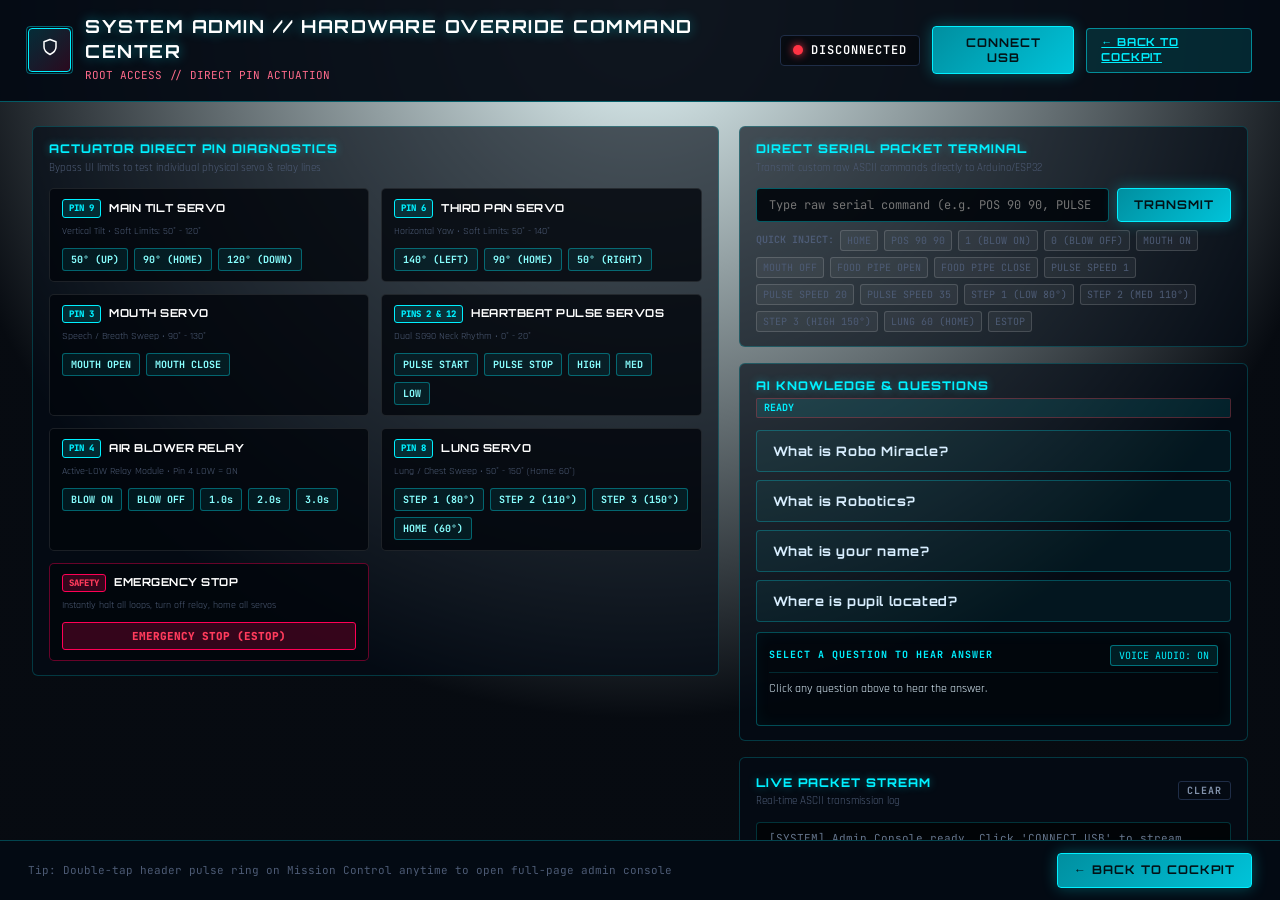
==== commit 2a8487d3: "feat: add Pin 8 lung servo control, move AI Q&A to admin, and move air blower to right panel" ====
--- a/admin.html
+++ b/admin.html
@@ -149,9 +149,24 @@
               <div class="act-btn-row">
                 <button type="button" class="btn-admin-action" data-cmd="1">BLOW ON</button>
                 <button type="button" class="btn-admin-action" data-cmd="0">BLOW OFF</button>
-                <button type="button" class="btn-admin-action" data-cmd="INTERVAL 1">STEP 1</button>
-                <button type="button" class="btn-admin-action" data-cmd="INTERVAL 2">STEP 2</button>
-                <button type="button" class="btn-admin-action" data-cmd="INTERVAL 3">STEP 3</button>
+                <button type="button" class="btn-admin-action" data-cmd="INTERVAL 1">1.0s</button>
+                <button type="button" class="btn-admin-action" data-cmd="INTERVAL 2">2.0s</button>
+                <button type="button" class="btn-admin-action" data-cmd="INTERVAL 3">3.0s</button>
+              </div>
+            </div>
+
+            <!-- Pin 8: Lung Servo -->
+            <div class="admin-card">
+              <div class="card-head">
+                <span class="pin-badge">PIN 8</span>
+                <span class="act-name">LUNG SERVO</span>
+              </div>
+              <div class="act-details">Lung / Chest Sweep • 50° - 150° (Home: 60°)</div>
+              <div class="act-btn-row">
+                <button type="button" class="btn-admin-action" data-cmd="LOW">STEP 1 (80°)</button>
+                <button type="button" class="btn-admin-action" data-cmd="MEDIUM">STEP 2 (110°)</button>
+                <button type="button" class="btn-admin-action" data-cmd="HIGH">STEP 3 (150°)</button>
+                <button type="button" class="btn-admin-action" data-cmd="LUNG 60">HOME (60°)</button>
               </div>
             </div>
 
@@ -194,7 +209,44 @@
             <button type="button" class="btn-chip-inject" data-val="PULSE SPEED 1">PULSE SPEED 1</button>
             <button type="button" class="btn-chip-inject" data-val="PULSE SPEED 20">PULSE SPEED 20</button>
             <button type="button" class="btn-chip-inject" data-val="PULSE SPEED 35">PULSE SPEED 35</button>
+            <button type="button" class="btn-chip-inject" data-val="LOW">STEP 1 (LOW 80°)</button>
+            <button type="button" class="btn-chip-inject" data-val="MEDIUM">STEP 2 (MED 110°)</button>
+            <button type="button" class="btn-chip-inject" data-val="HIGH">STEP 3 (HIGH 150°)</button>
+            <button type="button" class="btn-chip-inject" data-val="LUNG 60">LUNG 60 (HOME)</button>
             <button type="button" class="btn-chip-inject" data-val="ESTOP">ESTOP</button>
+          </div>
+        </div>
+
+        <!-- AI Knowledge & Customized Questions Section -->
+        <div class="admin-section">
+          <div class="admin-section-head">
+            <span class="admin-sec-title">AI KNOWLEDGE & QUESTIONS</span>
+            <span class="pulse-state-tag" id="qaStatusTag" style="color: #00f0ff; background: rgba(0, 240, 255, 0.1);">READY</span>
+          </div>
+
+          <!-- 4 Customized Questions -->
+          <div class="qa-grid">
+            <button class="qa-btn" data-qid="1" title="What is Robo Miracle?">
+              <span class="qa-label">What is Robo Miracle?</span>
+            </button>
+            <button class="qa-btn" data-qid="2" title="What is Robotics?">
+              <span class="qa-label">What is Robotics?</span>
+            </button>
+            <button class="qa-btn" data-qid="3" title="What is your name?">
+              <span class="qa-label">What is your name?</span>
+            </button>
+            <button class="qa-btn" data-qid="4" title="Where is pupil located?">
+              <span class="qa-label">Where is pupil located?</span>
+            </button>
+          </div>
+
+          <!-- Interactive Answer Screen -->
+          <div class="qa-display-box" id="qaDisplayBox" style="margin-top: 10px;">
+            <div class="qa-display-header">
+              <span class="qa-prompt-label" id="qaDisplayPrompt">SELECT A QUESTION TO HEAR ANSWER</span>
+              <button class="qa-voice-btn" id="qaVoiceBtn" title="Toggle Voice Output">VOICE AUDIO: ON</button>
+            </div>
+            <div class="qa-answer-text" id="qaAnswerText">Click any question above to hear the answer.</div>
           </div>
         </div>
 
@@ -248,19 +300,30 @@
 
     async function sendCommand(cmd) {
       if (!cmd) return;
-      const data = cmd.endsWith('\n') ? cmd : (cmd + '\n');
-      if (serialPort && serialPort.writable) {
-        try {
-          const encoder = new TextEncoder();
-          const w = serialPort.writable.getWriter();
-          await w.write(encoder.encode(data));
-          w.releaseLock();
-          log(`TX: ${data.trim()}`, 'tx');
-        } catch (e) {
-          log(`TX ERROR: ${e.message}`, 'err');
+      const upper = cmd.trim().toUpperCase();
+      let commandsToSend = [cmd.endsWith('\n') ? cmd : (cmd + '\n')];
+      if (upper === 'LOW' || upper === 'STEP 1' || upper === 'STEP1' || upper === 'LUNG 1') {
+        commandsToSend = ['LOW\n', 'LUNG 80\n'];
+      } else if (upper === 'MEDIUM' || upper === 'MED' || upper === 'STEP 2' || upper === 'STEP2' || upper === 'LUNG 2') {
+        commandsToSend = ['MEDIUM\n', 'LUNG 110\n'];
+      } else if (upper === 'HIGH' || upper === 'STEP 3' || upper === 'STEP3' || upper === 'LUNG 3') {
+        commandsToSend = ['HIGH\n', 'LUNG 150\n'];
+      }
+
+      for (const data of commandsToSend) {
+        if (serialPort && serialPort.writable) {
+          try {
+            const encoder = new TextEncoder();
+            const w = serialPort.writable.getWriter();
+            await w.write(encoder.encode(data));
+            w.releaseLock();
+            log(`TX: ${data.trim()}`, 'tx');
+          } catch (e) {
+            log(`TX ERROR: ${e.message}`, 'err');
+          }
+        } else {
+          log(`TX (OFFLINE): ${data.trim()}`, 'warn');
         }
-      } else {
-        log(`TX (OFFLINE): ${data.trim()}`, 'warn');
       }
     }
 
@@ -355,6 +418,75 @@
     document.getElementById('btnClearLog').addEventListener('click', () => {
       logBox.innerHTML = '';
     });
+
+    // AI Knowledge & Speech Synthesis Engine (Single-answer guarded)
+    const QA_DATA = [
+      { id: 1, question: "What is Robo Miracle?", answer: "Robomiracle is an Indian robotics company that builds AI service robots and humanoids.", speech: "Robomiracle is an Indian robotics company that builds A I service robots and humanoids." },
+      { id: 2, question: "What is Robotics?", answer: "Robotics is the science of designing and building automated, intelligent machines.", speech: "Robotics is the science of designing and building automated, intelligent machines." },
+      { id: 3, question: "What is your name?", answer: "My name is RoboHead, your robotic assistant.", speech: "My name is RoboHead, your robotic assistant." },
+      { id: 4, question: "Where is the pupil located?", answer: "The pupil is located in the center of the eye's iris.", speech: "The pupil is located in the center of the eye's iris." }
+    ];
+
+    let voiceAudioEnabled = true;
+    let isAnswering = false;
+    let lastAnswerTime = 0;
+    const qaVoiceBtn = document.getElementById('qaVoiceBtn');
+    const qaPrompt = document.getElementById('qaDisplayPrompt');
+    const qaText = document.getElementById('qaAnswerText');
+    const qaTag = document.getElementById('qaStatusTag');
+
+    if (qaVoiceBtn) {
+      qaVoiceBtn.addEventListener('click', () => {
+        voiceAudioEnabled = !voiceAudioEnabled;
+        qaVoiceBtn.textContent = `VOICE AUDIO: ${voiceAudioEnabled ? 'ON' : 'OFF'}`;
+        if (!voiceAudioEnabled && window.speechSynthesis) window.speechSynthesis.cancel();
+      });
+    }
+
+    document.querySelectorAll('.qa-btn').forEach(btn => {
+      btn.addEventListener('click', () => {
+        const now = Date.now();
+        // Guard against repeated triggers while answering or cooling down
+        if (isAnswering || (now - lastAnswerTime < 3500)) return;
+
+        const qid = parseInt(btn.dataset.qid, 10);
+        const item = QA_DATA.find(q => q.id === qid);
+        if (!item) return;
+
+        isAnswering = true;
+        lastAnswerTime = now;
+
+        document.querySelectorAll('.qa-btn').forEach(b => b.classList.remove('active'));
+        btn.classList.add('active');
+
+        if (qaPrompt) qaPrompt.textContent = item.question.toUpperCase();
+        if (qaText) qaText.textContent = item.answer;
+        if (qaTag) {
+          qaTag.textContent = 'SPEAKING...';
+          qaTag.style.color = '#00ff88';
+        }
+
+        const finish = () => {
+          if (qaTag) {
+            qaTag.textContent = 'READY';
+            qaTag.style.color = '#00f0ff';
+          }
+          setTimeout(() => { isAnswering = false; }, 800);
+        };
+
+        if (voiceAudioEnabled && 'speechSynthesis' in window) {
+          window.speechSynthesis.cancel();
+          const utter = new SpeechSynthesisUtterance(item.speech || item.answer);
+          utter.rate = 1.0;
+          utter.pitch = 1.05;
+          utter.onend = finish;
+          utter.onerror = finish;
+          window.speechSynthesis.speak(utter);
+        } else {
+          setTimeout(finish, 1500);
+        }
+      });
+    });
   </script>
 </body>
 </html>
--- a/style.css
+++ b/style.css
@@ -263,7 +263,7 @@
 
 .hud-main {
   display: grid;
-  grid-template-columns: 310px 1fr 310px;
+  grid-template-columns: 420px 1fr 420px;
   gap: 14px;
   flex: 1;
   min-height: 0;
@@ -2291,9 +2291,16 @@
    Responsive Adaptations
    ========================================================================== */
 
-@media (max-width: 1280px) {
+@media (max-width: 1400px) {
   .hud-main {
-    grid-template-columns: 280px 1fr 280px;
+    grid-template-columns: 360px 1fr 360px;
+    gap: 12px;
+  }
+}
+
+@media (max-width: 1200px) {
+  .hud-main {
+    grid-template-columns: 310px 1fr 310px;
     gap: 10px;
   }
 }
@@ -2759,6 +2766,29 @@
   color: #00ffaa !important;
   box-shadow: 0 0 18px rgba(0, 255, 136, 0.6) !important;
   animation: handPulseHeader 1.2s infinite alternate;
+}
+
+.btn-header-admin {
+  background: rgba(255, 0, 128, 0.12);
+  border: 1px solid rgba(255, 0, 128, 0.4);
+  color: #ff66aa;
+  font-family: var(--font-display);
+  font-size: 11px;
+  font-weight: 700;
+  padding: 6px 12px;
+  border-radius: var(--radius-sm);
+  cursor: pointer;
+  display: inline-flex;
+  align-items: center;
+  gap: 6px;
+  transition: var(--transition-fast);
+}
+
+.btn-header-admin:hover {
+  background: rgba(255, 0, 128, 0.25);
+  border-color: #ff007f;
+  color: #ffffff;
+  box-shadow: 0 0 12px rgba(255, 0, 128, 0.45);
 }
 
 @keyframes handPulseHeader {
